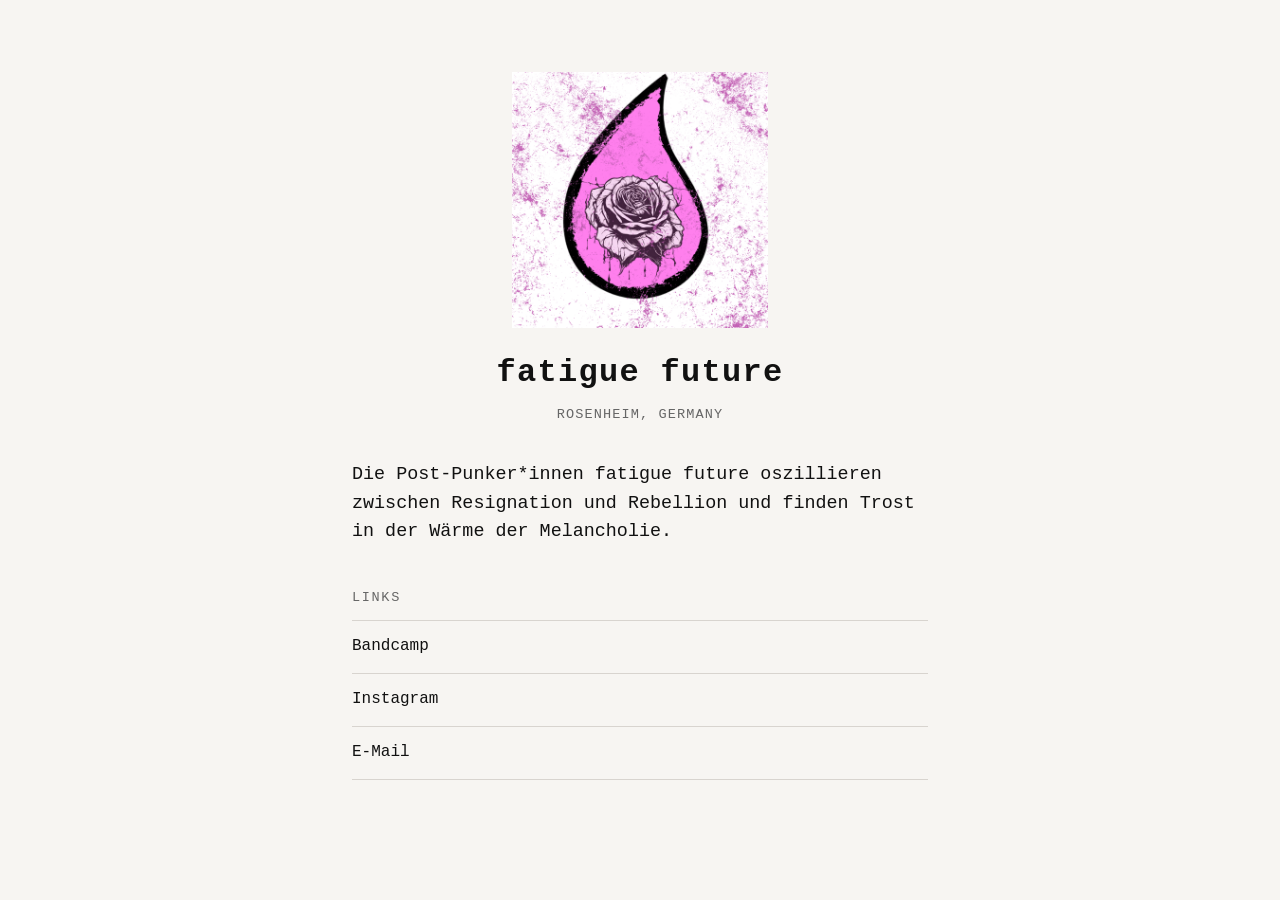
==== index.html @ d822b554 "Add fatigue future band website with tear branding." ====
<!DOCTYPE html>
<html lang="de">
  <head>
    <meta charset="utf-8" />
    <meta name="viewport" content="width=device-width, initial-scale=1" />
    <title>fatigue future</title>
    <meta
      name="description"
      content="Die Post-Punker*innen fatigue future aus Rosenheim oszillieren zwischen Resignation und Rebellion."
    />
    <link rel="stylesheet" href="styles.css" />
  </head>
  <body>
    <main class="page">
      <header class="hero">
        <img
          class="logo"
          src="assets/logo.png"
          alt="fatigue future"
          width="600"
          height="600"
        />
        <h1>fatigue future</h1>
        <p class="location">Rosenheim, Germany</p>
      </header>

      <section class="about" aria-labelledby="about-heading">
        <h2 id="about-heading" class="visually-hidden">About</h2>
        <p class="bio">
          Die Post-Punker*innen fatigue future oszillieren zwischen Resignation
          und Rebellion und finden Trost in der Wärme der Melancholie.
        </p>
      </section>

      <section class="links" aria-labelledby="links-heading">
        <h2 id="links-heading">Links</h2>
        <ul>
          <li>
            <a href="https://fatiguefuture.bandcamp.com" rel="noopener noreferrer"
              >Bandcamp</a
            >
          </li>
          <li>
            <a
              href="https://instagram.com/fatigue.future/"
              rel="noopener noreferrer"
              >Instagram</a
            >
          </li>
          <li>
            <a href="mailto:fatiguefuture@protonmail.com">E-Mail</a>
          </li>
        </ul>
      </section>
    </main>
  </body>
</html>
---- styles.css ----
:root {
  --bg: #f7f5f2;
  --fg: #111111;
  --muted: #666666;
  --line: #d8d4cf;
  --accent: #ff70e0;
  --max: 36rem;
}

*,
*::before,
*::after {
  box-sizing: border-box;
}

html {
  color-scheme: light;
}

body {
  margin: 0;
  min-height: 100vh;
  font-family: "Courier New", Courier, monospace;
  background: var(--bg);
  color: var(--fg);
  line-height: 1.55;
}

.page {
  width: min(100% - 2rem, var(--max));
  margin: 0 auto;
  padding: 3rem 0 4rem;
}

.hero {
  text-align: center;
  margin-bottom: 2.25rem;
}

.logo {
  display: block;
  width: min(100%, 16rem);
  height: auto;
  margin: 0 auto 1.25rem;
}

.hero h1 {
  margin: 0 0 0.4rem;
  font-size: clamp(1.5rem, 5vw, 2rem);
  font-weight: 700;
  letter-spacing: 0.04em;
  text-transform: lowercase;
}

.location {
  margin: 0;
  color: var(--muted);
  letter-spacing: 0.08em;
  text-transform: uppercase;
  font-size: 0.85rem;
}

.about {
  margin-bottom: 2.5rem;
}

.bio {
  margin: 0;
  font-size: 1.05rem;
  text-wrap: pretty;
}

.links h2 {
  margin: 0 0 0.75rem;
  font-size: 0.85rem;
  font-weight: 400;
  letter-spacing: 0.12em;
  text-transform: uppercase;
  color: var(--muted);
}

.links ul {
  list-style: none;
  margin: 0;
  padding: 0;
  border-top: 1px solid var(--line);
}

.links li {
  border-bottom: 1px solid var(--line);
}

.links a {
  display: block;
  padding: 0.85rem 0;
  color: var(--fg);
  text-decoration: none;
}

.links a:hover,
.links a:focus-visible {
  color: var(--accent);
}

.visually-hidden {
  position: absolute;
  width: 1px;
  height: 1px;
  padding: 0;
  margin: -1px;
  overflow: hidden;
  clip: rect(0, 0, 0, 0);
  white-space: nowrap;
  border: 0;
}

@media (min-width: 48rem) {
  .page {
    padding-top: 4.5rem;
  }

  .bio {
    font-size: 1.15rem;
  }
}
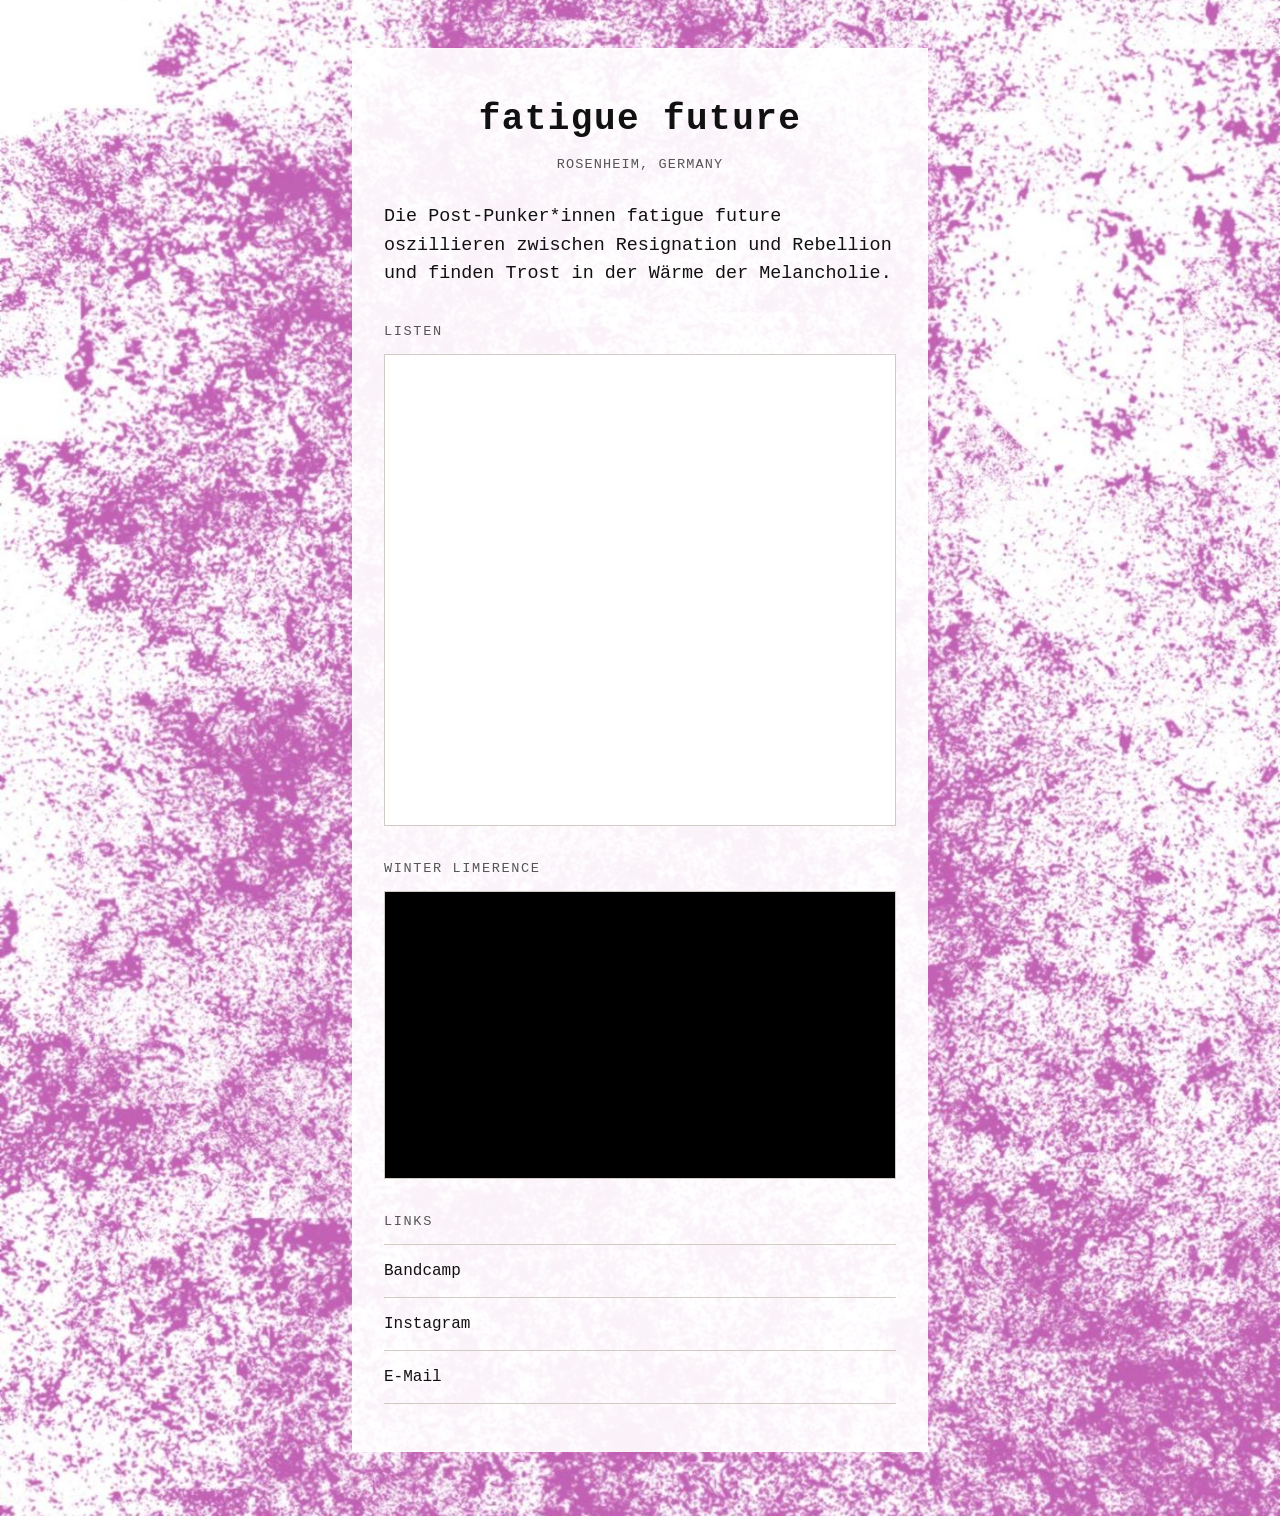
==== commit abe40b5e: "Add embeds, textured sides, and falling tears." ====
--- a/index.html
+++ b/index.html
@@ -8,18 +8,31 @@
       name="description"
       content="Die Post-Punker*innen fatigue future aus Rosenheim oszillieren zwischen Resignation und Rebellion."
     />
+    <link rel="icon" href="assets/favicon.png" type="image/png" />
     <link rel="stylesheet" href="styles.css" />
   </head>
   <body>
+    <div class="tears" aria-hidden="true">
+      <span class="tear tear--left" style="--i: 0"></span>
+      <span class="tear tear--left" style="--i: 1"></span>
+      <span class="tear tear--left" style="--i: 2"></span>
+      <span class="tear tear--left" style="--i: 3"></span>
+      <span class="tear tear--left" style="--i: 4"></span>
+      <span class="tear tear--left" style="--i: 5"></span>
+      <span class="tear tear--left" style="--i: 6"></span>
+      <span class="tear tear--left" style="--i: 7"></span>
+      <span class="tear tear--right" style="--i: 0"></span>
+      <span class="tear tear--right" style="--i: 1"></span>
+      <span class="tear tear--right" style="--i: 2"></span>
+      <span class="tear tear--right" style="--i: 3"></span>
+      <span class="tear tear--right" style="--i: 4"></span>
+      <span class="tear tear--right" style="--i: 5"></span>
+      <span class="tear tear--right" style="--i: 6"></span>
+      <span class="tear tear--right" style="--i: 7"></span>
+    </div>
+
     <main class="page">
       <header class="hero">
-        <img
-          class="logo"
-          src="assets/logo.png"
-          alt="fatigue future"
-          width="600"
-          height="600"
-        />
         <h1>fatigue future</h1>
         <p class="location">Rosenheim, Germany</p>
       </header>
@@ -30,6 +43,37 @@
           Die Post-Punker*innen fatigue future oszillieren zwischen Resignation
           und Rebellion und finden Trost in der Wärme der Melancholie.
         </p>
+      </section>
+
+      <section class="listen" aria-labelledby="listen-heading">
+        <h2 id="listen-heading">Listen</h2>
+        <div class="embed">
+          <iframe
+            title="Bandcamp Player: grottesca*pittura"
+            style="border: 0; width: 100%; height: 470px"
+            src="https://bandcamp.com/EmbeddedPlayer/album=3301228247/size=large/bgcol=ffffff/linkcol=ff70e0/artwork=small/transparent=true/"
+            seamless
+            loading="lazy"
+          >
+            <a href="https://fatiguefuture.bandcamp.com/album/grottesca-pittura"
+              >grottesca*pittura by fatigue future</a
+            >
+          </iframe>
+        </div>
+      </section>
+
+      <section class="video" aria-labelledby="video-heading">
+        <h2 id="video-heading">Winter Limerence</h2>
+        <div class="video-frame">
+          <iframe
+            src="https://www.youtube.com/embed/GQcyp2q3ArY"
+            title="fatigue future — Winter Limerence"
+            allow="accelerometer; autoplay; clipboard-write; encrypted-media; gyroscope; picture-in-picture; web-share"
+            referrerpolicy="strict-origin-when-cross-origin"
+            allowfullscreen
+            loading="lazy"
+          ></iframe>
+        </div>
       </section>
 
       <section class="links" aria-labelledby="links-heading">
--- a/styles.css
+++ b/styles.css
@@ -1,8 +1,9 @@
 :root {
-  --bg: #f7f5f2;
+  --bg: #ffffff;
+  --panel: rgba(255, 255, 255, 0.92);
   --fg: #111111;
-  --muted: #666666;
-  --line: #d8d4cf;
+  --muted: #555555;
+  --line: #d0cbc4;
   --accent: #ff70e0;
   --max: 36rem;
 }
@@ -21,32 +22,33 @@
   margin: 0;
   min-height: 100vh;
   font-family: "Courier New", Courier, monospace;
-  background: var(--bg);
   color: var(--fg);
   line-height: 1.55;
+  background-color: var(--bg);
+  background-image: url("assets/bg.jpg");
+  background-position: center center;
+  background-size: cover;
+  background-repeat: no-repeat;
+  background-attachment: scroll;
 }
 
 .page {
-  width: min(100% - 2rem, var(--max));
+  position: relative;
+  z-index: 1;
+  width: min(100% - 1.5rem, var(--max));
   margin: 0 auto;
-  padding: 3rem 0 4rem;
+  padding: 2.5rem 1.25rem 3rem;
+  background: var(--panel);
 }
 
 .hero {
   text-align: center;
-  margin-bottom: 2.25rem;
-}
-
-.logo {
-  display: block;
-  width: min(100%, 16rem);
-  height: auto;
-  margin: 0 auto 1.25rem;
+  margin-bottom: 1.75rem;
 }
 
 .hero h1 {
   margin: 0 0 0.4rem;
-  font-size: clamp(1.5rem, 5vw, 2rem);
+  font-size: clamp(1.75rem, 6vw, 2.25rem);
   font-weight: 700;
   letter-spacing: 0.04em;
   text-transform: lowercase;
@@ -61,7 +63,7 @@
 }
 
 .about {
-  margin-bottom: 2.5rem;
+  margin-bottom: 2rem;
 }
 
 .bio {
@@ -70,6 +72,14 @@
   text-wrap: pretty;
 }
 
+.listen,
+.video,
+.links {
+  margin-bottom: 2rem;
+}
+
+.listen h2,
+.video h2,
 .links h2 {
   margin: 0 0 0.75rem;
   font-size: 0.85rem;
@@ -77,6 +87,37 @@
   letter-spacing: 0.12em;
   text-transform: uppercase;
   color: var(--muted);
+}
+
+.embed {
+  overflow: hidden;
+  border: 1px solid var(--line);
+  background: #fff;
+}
+
+.embed iframe {
+  display: block;
+}
+
+.video-frame {
+  position: relative;
+  width: 100%;
+  aspect-ratio: 16 / 9;
+  overflow: hidden;
+  border: 1px solid var(--line);
+  background: #000;
+}
+
+.video-frame iframe {
+  position: absolute;
+  inset: 0;
+  width: 100%;
+  height: 100%;
+  border: 0;
+}
+
+.links {
+  margin-bottom: 0;
 }
 
 .links ul {
@@ -114,12 +155,177 @@
   border: 0;
 }
 
+.tears {
+  position: fixed;
+  inset: 0;
+  z-index: 0;
+  pointer-events: none;
+  overflow: hidden;
+}
+
+.tear {
+  --flip-x: 1;
+  --sway: 1;
+  position: absolute;
+  top: -14vh;
+  width: calc(1.6rem + (var(--i) * 0.28rem));
+  aspect-ratio: 1;
+  background: url("assets/tear.png") center / contain no-repeat;
+  opacity: 0.72;
+  animation: tear-fall cubic-bezier(0.33, 0.02, 0.2, 1) infinite;
+  will-change: transform, opacity;
+}
+
+.tear--left {
+  left: calc(0.4rem + (var(--i) * 1.15rem));
+  animation-duration: calc(12s + (var(--i) * 1.55s));
+  animation-delay: calc(var(--i) * -2.2s);
+}
+
+.tear--right {
+  right: calc(0.4rem + (var(--i) * 1.15rem));
+  left: auto;
+  --sway: -1;
+  animation-duration: calc(13s + (var(--i) * 1.4s));
+  animation-delay: calc((var(--i) * -2.4s) - 1.1s);
+}
+
+.tear--left:nth-child(odd),
+.tear--right:nth-child(odd) {
+  opacity: 0.55;
+}
+
+.tear--left:nth-child(3n),
+.tear--right:nth-child(3n) {
+  filter: brightness(1.05);
+}
+
+.tear--left:nth-child(2),
+.tear--left:nth-child(5),
+.tear--left:nth-child(7),
+.tear--right:nth-child(10),
+.tear--right:nth-child(12),
+.tear--right:nth-child(15) {
+  --flip-x: -1;
+}
+
+.tear--left:nth-child(4n),
+.tear--right:nth-child(4n) {
+  animation-timing-function: cubic-bezier(0.45, 0.05, 0.15, 1);
+}
+
+@keyframes tear-fall {
+  0% {
+    transform: translate3d(0, 0, 0) scaleX(var(--flip-x))
+      rotate(calc(var(--sway) * -10deg));
+    opacity: 0;
+  }
+
+  5% {
+    opacity: 0.8;
+  }
+
+  18% {
+    transform: translate3d(
+        calc(var(--sway) * 0.85rem),
+        14vh,
+        0
+      )
+      scaleX(var(--flip-x)) rotate(calc(var(--sway) * 7deg));
+  }
+
+  34% {
+    transform: translate3d(
+        calc(var(--sway) * -0.55rem),
+        32vh,
+        0
+      )
+      scaleX(var(--flip-x)) rotate(calc(var(--sway) * -5deg));
+  }
+
+  52% {
+    transform: translate3d(
+        calc(var(--sway) * 1.05rem),
+        52vh,
+        0
+      )
+      scaleX(var(--flip-x)) rotate(calc(var(--sway) * 8deg));
+  }
+
+  70% {
+    transform: translate3d(
+        calc(var(--sway) * -0.4rem),
+        72vh,
+        0
+      )
+      scaleX(var(--flip-x)) rotate(calc(var(--sway) * -4deg));
+  }
+
+  86% {
+    opacity: 0.72;
+    transform: translate3d(
+        calc(var(--sway) * 0.65rem),
+        94vh,
+        0
+      )
+      scaleX(var(--flip-x)) rotate(calc(var(--sway) * 6deg));
+  }
+
+  100% {
+    transform: translate3d(
+        calc(var(--sway) * -0.2rem),
+        120vh,
+        0
+      )
+      scaleX(var(--flip-x)) rotate(calc(var(--sway) * -3deg));
+    opacity: 0;
+  }
+}
+
 @media (min-width: 48rem) {
+  body {
+    padding: 3rem 0 4rem;
+  }
+
   .page {
-    padding-top: 4.5rem;
+    padding: 2.75rem 2rem 3rem;
   }
 
   .bio {
     font-size: 1.15rem;
   }
-}
+
+  .tear {
+    width: calc(2rem + (var(--i) * 0.35rem));
+  }
+
+  .tear--left {
+    left: calc(1.5rem + (var(--i) * 1.6rem));
+  }
+
+  .tear--right {
+    right: calc(1.5rem + (var(--i) * 1.6rem));
+  }
+}
+
+@media (max-width: 47.99rem) {
+  .tear {
+    width: calc(1.1rem + (var(--i) * 0.18rem));
+    opacity: 0.5;
+  }
+
+  .tear--left {
+    left: calc(0.15rem + (var(--i) * 0.55rem));
+  }
+
+  .tear--right {
+    right: calc(0.15rem + (var(--i) * 0.55rem));
+  }
+}
+
+@media (prefers-reduced-motion: reduce) {
+  .tear {
+    animation: none;
+    display: none;
+  }
+}
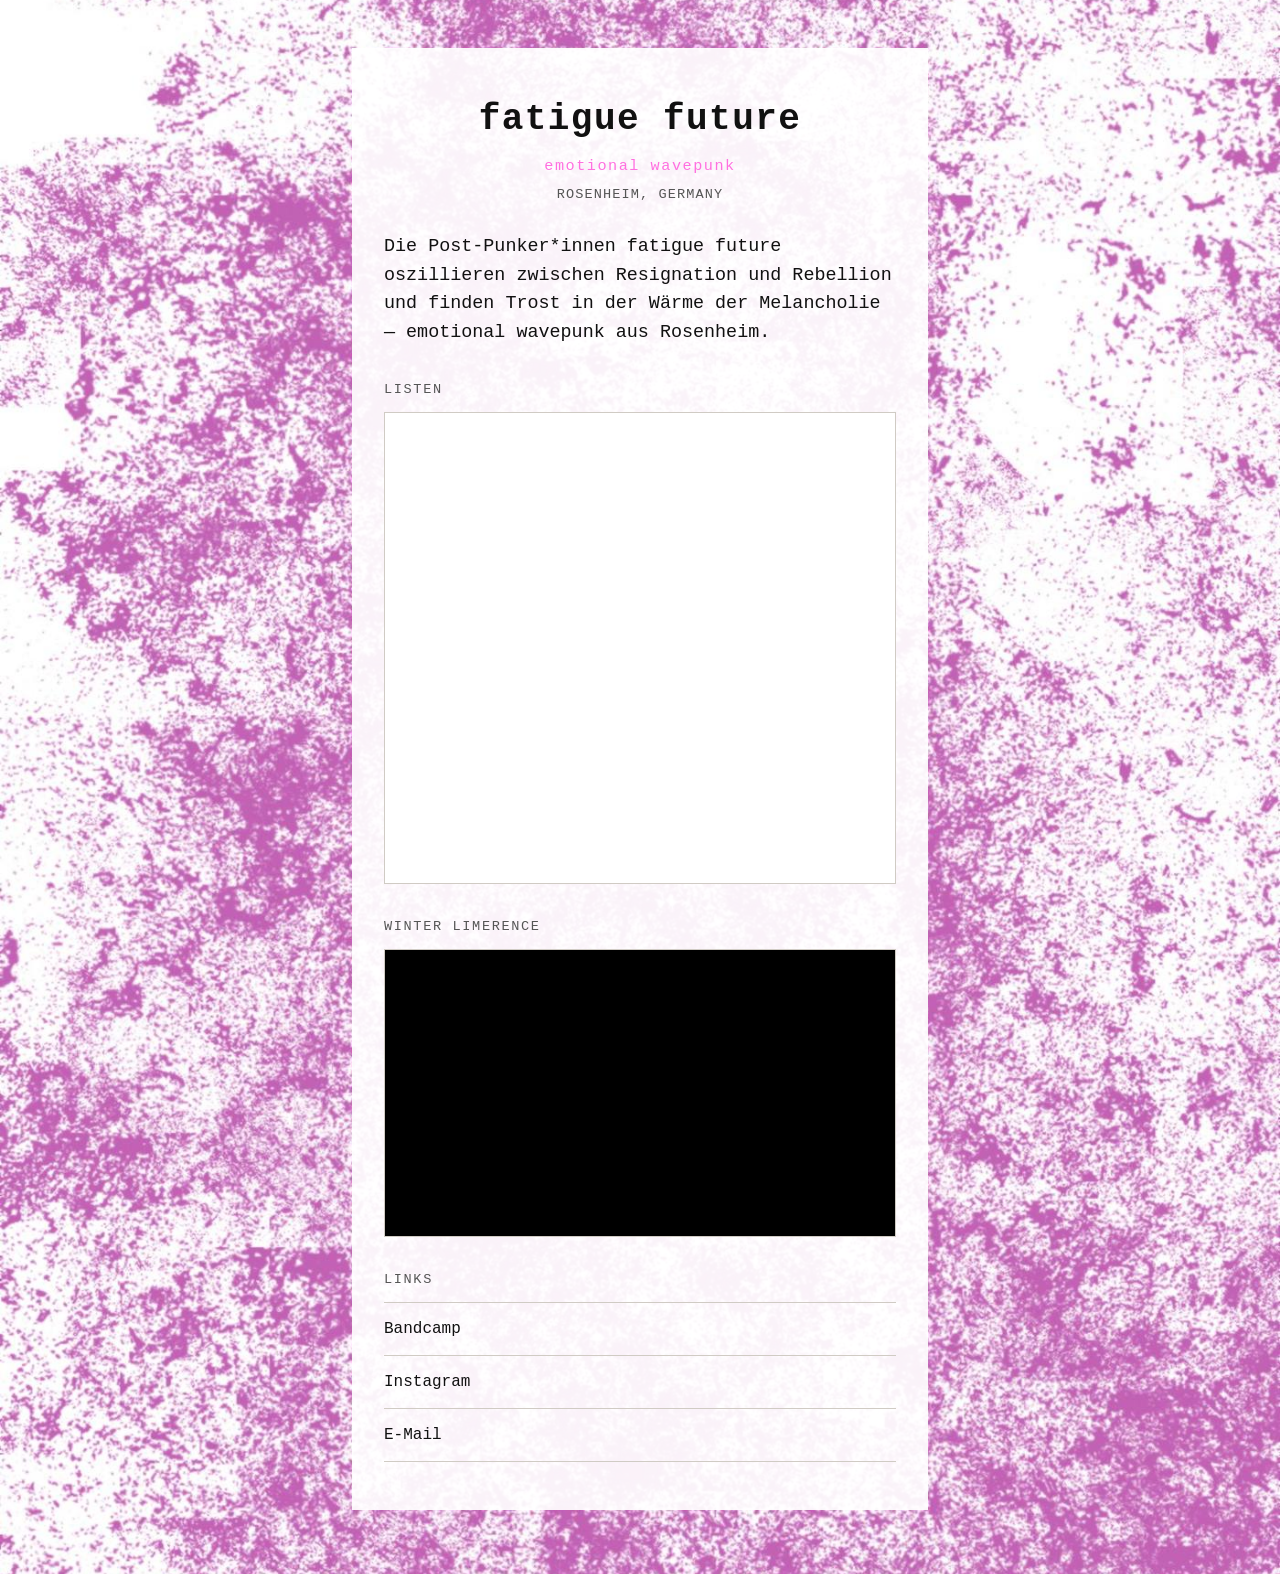
==== commit bb31d097: "Add SEO metadata and tear favicon." ====
--- a/index.html
+++ b/index.html
@@ -3,13 +3,69 @@
   <head>
     <meta charset="utf-8" />
     <meta name="viewport" content="width=device-width, initial-scale=1" />
-    <title>fatigue future</title>
+    <title>fatigue future — emotional wavepunk from Rosenheim</title>
     <meta
       name="description"
-      content="Die Post-Punker*innen fatigue future aus Rosenheim oszillieren zwischen Resignation und Rebellion."
+      content="fatigue future ist emotional wavepunk aus Rosenheim: zwischen Resignation und Rebellion, Trost in der Wärme der Melancholie."
     />
-    <link rel="icon" href="assets/favicon.png" type="image/png" />
+    <meta name="robots" content="index, follow" />
+    <link rel="canonical" href="https://fatiguefuture.github.io/" />
+
+    <meta property="og:type" content="website" />
+    <meta property="og:locale" content="de_DE" />
+    <meta property="og:site_name" content="fatigue future" />
+    <meta property="og:title" content="fatigue future — emotional wavepunk" />
+    <meta
+      property="og:description"
+      content="Emotional wavepunk aus Rosenheim. Zwischen Resignation und Rebellion."
+    />
+    <meta property="og:url" content="https://fatiguefuture.github.io/" />
+    <meta
+      property="og:image"
+      content="https://fatiguefuture.github.io/assets/icon-512.png"
+    />
+    <meta property="og:image:alt" content="fatigue future Träne" />
+
+    <meta name="twitter:card" content="summary" />
+    <meta name="twitter:title" content="fatigue future — emotional wavepunk" />
+    <meta
+      name="twitter:description"
+      content="Emotional wavepunk aus Rosenheim. Zwischen Resignation und Rebellion."
+    />
+    <meta
+      name="twitter:image"
+      content="https://fatiguefuture.github.io/assets/icon-512.png"
+    />
+
+    <meta name="theme-color" content="#ff70e0" />
+    <link rel="icon" href="assets/favicon.png" type="image/png" sizes="32x32" />
+    <link rel="icon" href="assets/icon-512.png" type="image/png" sizes="512x512" />
+    <link rel="apple-touch-icon" href="assets/apple-touch-icon.png" />
+
     <link rel="stylesheet" href="styles.css" />
+
+    <script type="application/ld+json">
+      {
+        "@context": "https://schema.org",
+        "@type": "MusicGroup",
+        "name": "fatigue future",
+        "alternateName": "Fa⸸igue Fu⸸ure",
+        "genre": ["emotional wavepunk", "post-punk", "wave punk"],
+        "url": "https://fatiguefuture.github.io/",
+        "image": "https://fatiguefuture.github.io/assets/icon-512.png",
+        "email": "mailto:fatiguefuture@protonmail.com",
+        "address": {
+          "@type": "PostalAddress",
+          "addressLocality": "Rosenheim",
+          "addressCountry": "DE"
+        },
+        "sameAs": [
+          "https://fatiguefuture.bandcamp.com",
+          "https://www.instagram.com/fatigue.future/",
+          "https://www.youtube.com/watch?v=GQcyp2q3ArY"
+        ]
+      }
+    </script>
   </head>
   <body>
     <div class="tears" aria-hidden="true">
@@ -34,6 +90,7 @@
     <main class="page">
       <header class="hero">
         <h1>fatigue future</h1>
+        <p class="genre">emotional wavepunk</p>
         <p class="location">Rosenheim, Germany</p>
       </header>
 
@@ -41,7 +98,8 @@
         <h2 id="about-heading" class="visually-hidden">About</h2>
         <p class="bio">
           Die Post-Punker*innen fatigue future oszillieren zwischen Resignation
-          und Rebellion und finden Trost in der Wärme der Melancholie.
+          und Rebellion und finden Trost in der Wärme der Melancholie —
+          emotional wavepunk aus Rosenheim.
         </p>
       </section>
 
--- a/styles.css
+++ b/styles.css
@@ -47,11 +47,19 @@
 }
 
 .hero h1 {
-  margin: 0 0 0.4rem;
+  margin: 0 0 0.45rem;
   font-size: clamp(1.75rem, 6vw, 2.25rem);
   font-weight: 700;
   letter-spacing: 0.04em;
   text-transform: lowercase;
+}
+
+.genre {
+  margin: 0 0 0.35rem;
+  color: var(--accent);
+  letter-spacing: 0.1em;
+  text-transform: lowercase;
+  font-size: 0.95rem;
 }
 
 .location {
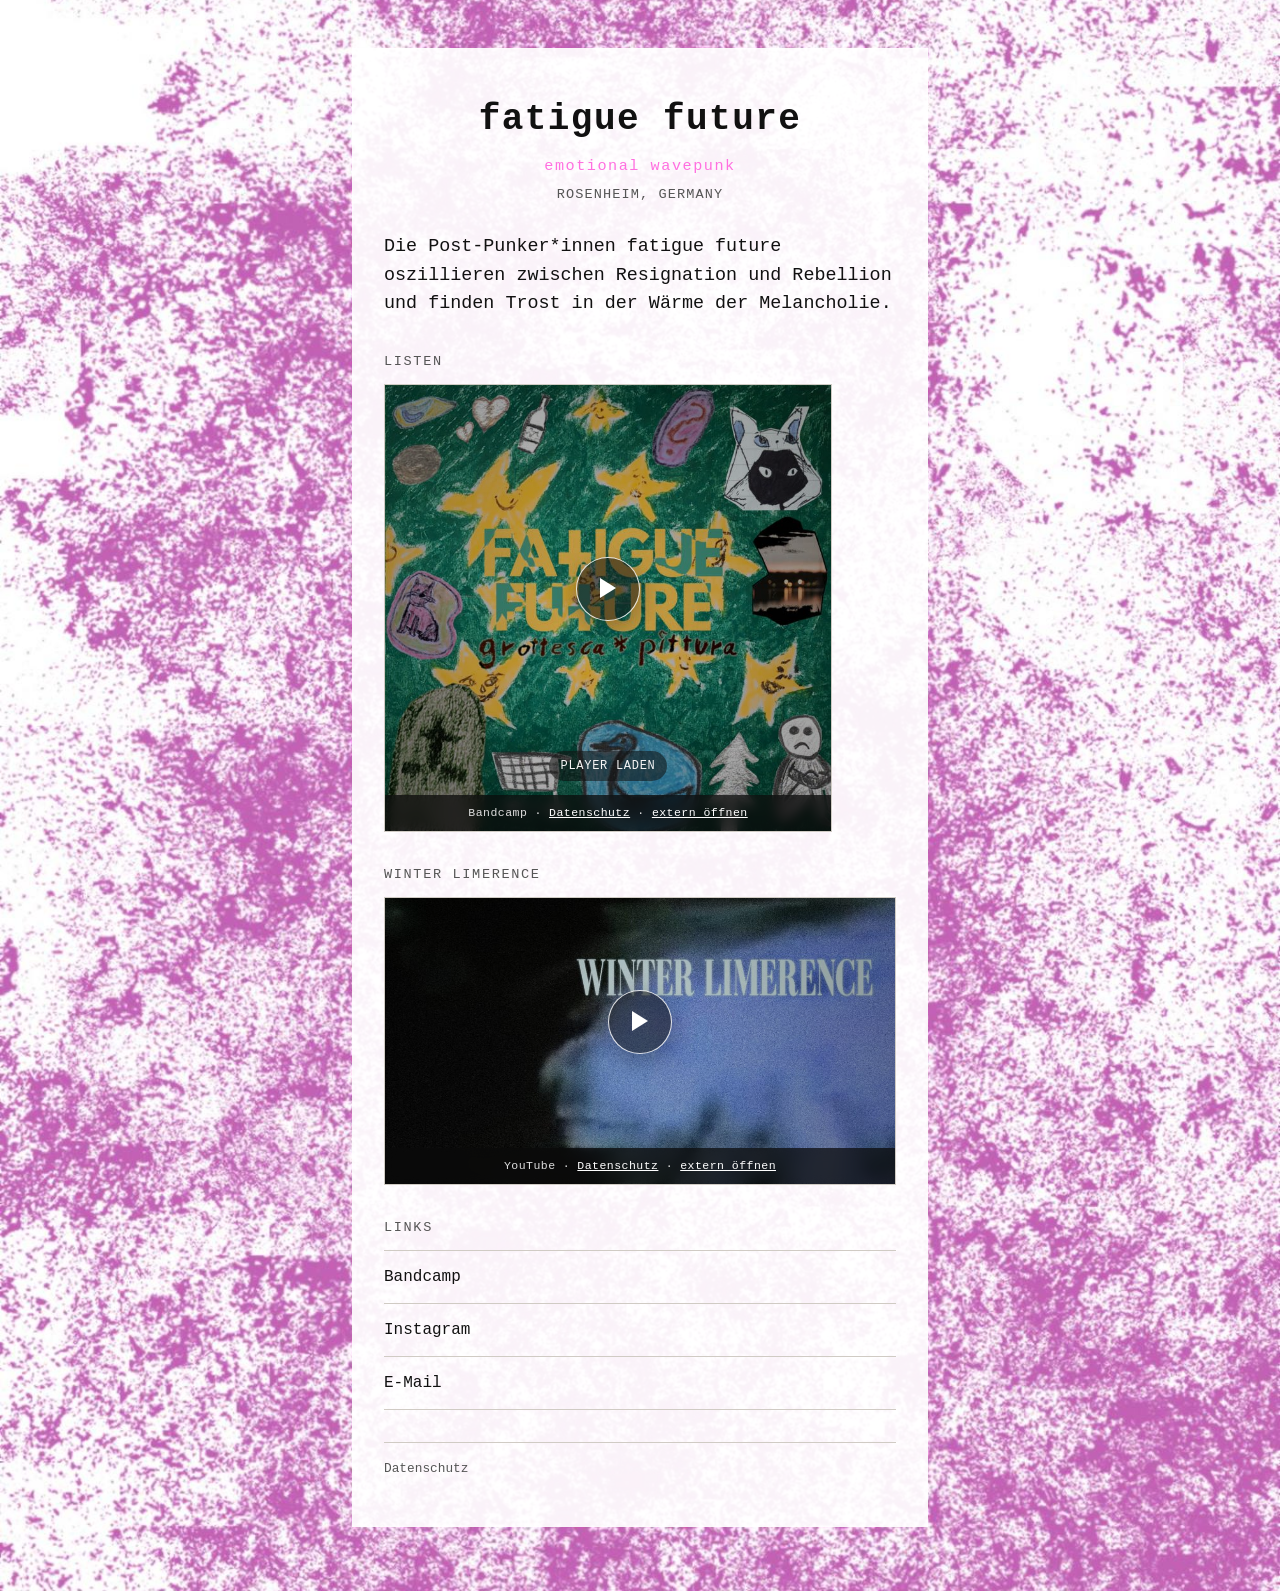
==== commit 82ed7f1a: "Add privacy facades and Datenschutz page." ====
--- a/index.html
+++ b/index.html
@@ -27,10 +27,10 @@
     <meta property="og:image:alt" content="fatigue future Träne" />
 
     <meta name="twitter:card" content="summary" />
-    <meta name="twitter:title" content="fatigue future — emotional wavepunk" />
+    <meta name="twitter:title" content="fatigue future: emotional wavepunk" />
     <meta
       name="twitter:description"
-      content="Emotional wavepunk aus Rosenheim. Zwischen Resignation und Rebellion."
+      content="Emotional wavepunk aus Rosenheim."
     />
     <meta
       name="twitter:image"
@@ -50,7 +50,7 @@
         "@type": "MusicGroup",
         "name": "fatigue future",
         "alternateName": "Fa⸸igue Fu⸸ure",
-        "genre": ["emotional wavepunk", "post-punk", "wave punk"],
+        "genre": ["emotional wavepunk", "post-punk", "wave punk", "alternative"],
         "url": "https://fatiguefuture.github.io/",
         "image": "https://fatiguefuture.github.io/assets/icon-512.png",
         "email": "mailto:fatiguefuture@protonmail.com",
@@ -98,39 +98,83 @@
         <h2 id="about-heading" class="visually-hidden">About</h2>
         <p class="bio">
           Die Post-Punker*innen fatigue future oszillieren zwischen Resignation
-          und Rebellion und finden Trost in der Wärme der Melancholie —
-          emotional wavepunk aus Rosenheim.
+          und Rebellion und finden Trost in der Wärme der Melancholie.
         </p>
       </section>
 
       <section class="listen" aria-labelledby="listen-heading">
         <h2 id="listen-heading">Listen</h2>
-        <div class="embed">
-          <iframe
-            title="Bandcamp Player: grottesca*pittura"
-            style="border: 0; width: 100%; height: 470px"
-            src="https://bandcamp.com/EmbeddedPlayer/album=3301228247/size=large/bgcol=ffffff/linkcol=ff70e0/artwork=small/transparent=true/"
-            seamless
-            loading="lazy"
-          >
-            <a href="https://fatiguefuture.bandcamp.com/album/grottesca-pittura"
-              >grottesca*pittura by fatigue future</a
-            >
-          </iframe>
+        <div
+          class="facade facade--bandcamp"
+          data-facade
+          data-provider="bandcamp"
+          data-title="Bandcamp Player: grottesca*pittura"
+          data-height="470px"
+          data-src="https://bandcamp.com/EmbeddedPlayer/album=3301228247/size=large/bgcol=ffffff/linkcol=ff70e0/artwork=small/transparent=true/"
+        >
+          <img
+            class="facade__poster"
+            src="assets/poster-grottesca.jpg"
+            alt=""
+            width="700"
+            height="700"
+            decoding="async"
+          />
+          <button type="button" class="facade__hit" data-load>
+            <span class="facade__play" aria-hidden="true"></span>
+            <span class="facade__hit-label">Player laden</span>
+          </button>
+          <div class="facade__bar">
+            <span>Bandcamp</span>
+            <span aria-hidden="true">·</span>
+            <a href="datenschutz.html">Datenschutz</a>
+            <span aria-hidden="true">·</span>
+            <a
+              href="https://fatiguefuture.bandcamp.com/album/grottesca-pittura"
+              rel="noopener noreferrer"
+              >extern öffnen</a
+            >
+          </div>
         </div>
       </section>
 
       <section class="video" aria-labelledby="video-heading">
         <h2 id="video-heading">Winter Limerence</h2>
-        <div class="video-frame">
-          <iframe
-            src="https://www.youtube.com/embed/GQcyp2q3ArY"
-            title="fatigue future — Winter Limerence"
-            allow="accelerometer; autoplay; clipboard-write; encrypted-media; gyroscope; picture-in-picture; web-share"
-            referrerpolicy="strict-origin-when-cross-origin"
-            allowfullscreen
-            loading="lazy"
-          ></iframe>
+        <div
+          class="facade facade--video"
+          data-facade
+          data-provider="youtube"
+          data-title="fatigue future: Winter Limerence"
+          data-allow="accelerometer; autoplay; clipboard-write; encrypted-media; gyroscope; picture-in-picture; web-share"
+          data-src="https://www.youtube-nocookie.com/embed/GQcyp2q3ArY?autoplay=1"
+        >
+          <img
+            class="facade__poster"
+            src="assets/poster-winter.jpg"
+            alt=""
+            width="988"
+            height="984"
+            decoding="async"
+          />
+          <button
+            type="button"
+            class="facade__hit"
+            data-load
+            aria-label="Winter Limerence von YouTube laden"
+          >
+            <span class="facade__play" aria-hidden="true"></span>
+          </button>
+          <div class="facade__bar">
+            <span>YouTube</span>
+            <span aria-hidden="true">·</span>
+            <a href="datenschutz.html">Datenschutz</a>
+            <span aria-hidden="true">·</span>
+            <a
+              href="https://www.youtube.com/watch?v=GQcyp2q3ArY"
+              rel="noopener noreferrer"
+              >extern öffnen</a
+            >
+          </div>
         </div>
       </section>
 
@@ -154,6 +198,12 @@
           </li>
         </ul>
       </section>
+
+      <footer class="site-footer">
+        <a href="datenschutz.html">Datenschutz</a>
+      </footer>
     </main>
+
+    <script src="consent.js" defer></script>
   </body>
 </html>
--- a/styles.css
+++ b/styles.css
@@ -97,31 +97,181 @@
   color: var(--muted);
 }
 
-.embed {
+.facade {
+  position: relative;
   overflow: hidden;
   border: 1px solid var(--line);
-  background: #fff;
-}
-
-.embed iframe {
-  display: block;
-}
-
-.video-frame {
-  position: relative;
-  width: 100%;
+  background: #111;
+  color: #f5f5f5;
+}
+
+.facade--bandcamp {
+  aspect-ratio: 1 / 1;
+  max-height: 28rem;
+}
+
+.facade--video {
   aspect-ratio: 16 / 9;
-  overflow: hidden;
-  border: 1px solid var(--line);
-  background: #000;
-}
-
-.video-frame iframe {
+}
+
+.facade__poster {
   position: absolute;
   inset: 0;
   width: 100%;
   height: 100%;
+  object-fit: cover;
+}
+
+.facade__hit {
+  appearance: none;
+  position: absolute;
+  inset: 0;
+  z-index: 1;
+  display: grid;
+  place-items: center;
+  gap: 0.75rem;
+  margin: 0;
+  padding: 0 0 2.4rem;
   border: 0;
+  background:
+    radial-gradient(circle at center, rgba(0, 0, 0, 0.18) 0%, rgba(0, 0, 0, 0.42) 100%);
+  color: inherit;
+  font: inherit;
+  cursor: pointer;
+}
+
+.facade__hit:hover .facade__play,
+.facade__hit:focus-visible .facade__play {
+  transform: scale(1.06);
+  background: rgba(255, 112, 224, 0.92);
+}
+
+.facade__hit:focus-visible {
+  outline: 2px solid var(--accent);
+  outline-offset: -2px;
+}
+
+.facade__play {
+  width: 4rem;
+  height: 4rem;
+  border-radius: 50%;
+  background: rgba(17, 17, 17, 0.55);
+  border: 1.5px solid rgba(255, 255, 255, 0.85);
+  box-shadow: 0 8px 28px rgba(0, 0, 0, 0.35);
+  transition: transform 160ms ease, background-color 160ms ease;
+}
+
+.facade__play::before {
+  content: "";
+  display: block;
+  width: 0;
+  height: 0;
+  margin: 1.25rem 0 0 1.45rem;
+  border-style: solid;
+  border-width: 0.65rem 0 0.65rem 1.05rem;
+  border-color: transparent transparent transparent #fff;
+}
+
+.facade__hit-label {
+  position: absolute;
+  bottom: 3.1rem;
+  padding: 0.35rem 0.7rem;
+  border-radius: 999px;
+  background: rgba(17, 17, 17, 0.55);
+  font-size: 0.75rem;
+  letter-spacing: 0.06em;
+  text-transform: uppercase;
+}
+
+.facade__bar {
+  position: absolute;
+  left: 0;
+  right: 0;
+  bottom: 0;
+  z-index: 2;
+  display: flex;
+  flex-wrap: wrap;
+  align-items: center;
+  justify-content: center;
+  gap: 0.45rem;
+  padding: 0.55rem 0.75rem;
+  background: rgba(10, 10, 10, 0.72);
+  backdrop-filter: blur(6px);
+  font-size: 0.72rem;
+  letter-spacing: 0.04em;
+  color: #dedede;
+}
+
+.facade__bar a {
+  color: #fff;
+  text-decoration: underline;
+  text-underline-offset: 0.12em;
+}
+
+.facade__bar a:hover,
+.facade__bar a:focus-visible {
+  color: var(--accent);
+}
+
+.page iframe {
+  display: block;
+  width: 100%;
+  border: 0;
+}
+
+.video iframe {
+  width: 100%;
+  aspect-ratio: 16 / 9;
+  background: #000;
+}
+
+.site-footer {
+  margin-top: 2rem;
+  padding-top: 1rem;
+  border-top: 1px solid var(--line);
+  font-size: 0.8rem;
+}
+
+.site-footer a {
+  color: var(--muted);
+  text-decoration: none;
+}
+
+.site-footer a:hover,
+.site-footer a:focus-visible {
+  color: var(--accent);
+}
+
+.legal h2 {
+  margin: 1.75rem 0 0.6rem;
+  font-size: 0.85rem;
+  font-weight: 400;
+  letter-spacing: 0.12em;
+  text-transform: uppercase;
+  color: var(--muted);
+}
+
+.legal p,
+.legal li {
+  margin: 0 0 0.85rem;
+  font-size: 0.98rem;
+}
+
+.legal ul {
+  margin: 0 0 1rem;
+  padding-left: 1.2rem;
+}
+
+.legal li {
+  margin-bottom: 0.55rem;
+}
+
+.legal a {
+  color: var(--accent);
+}
+
+.legal-back {
+  margin-top: 2rem !important;
 }
 
 .links {
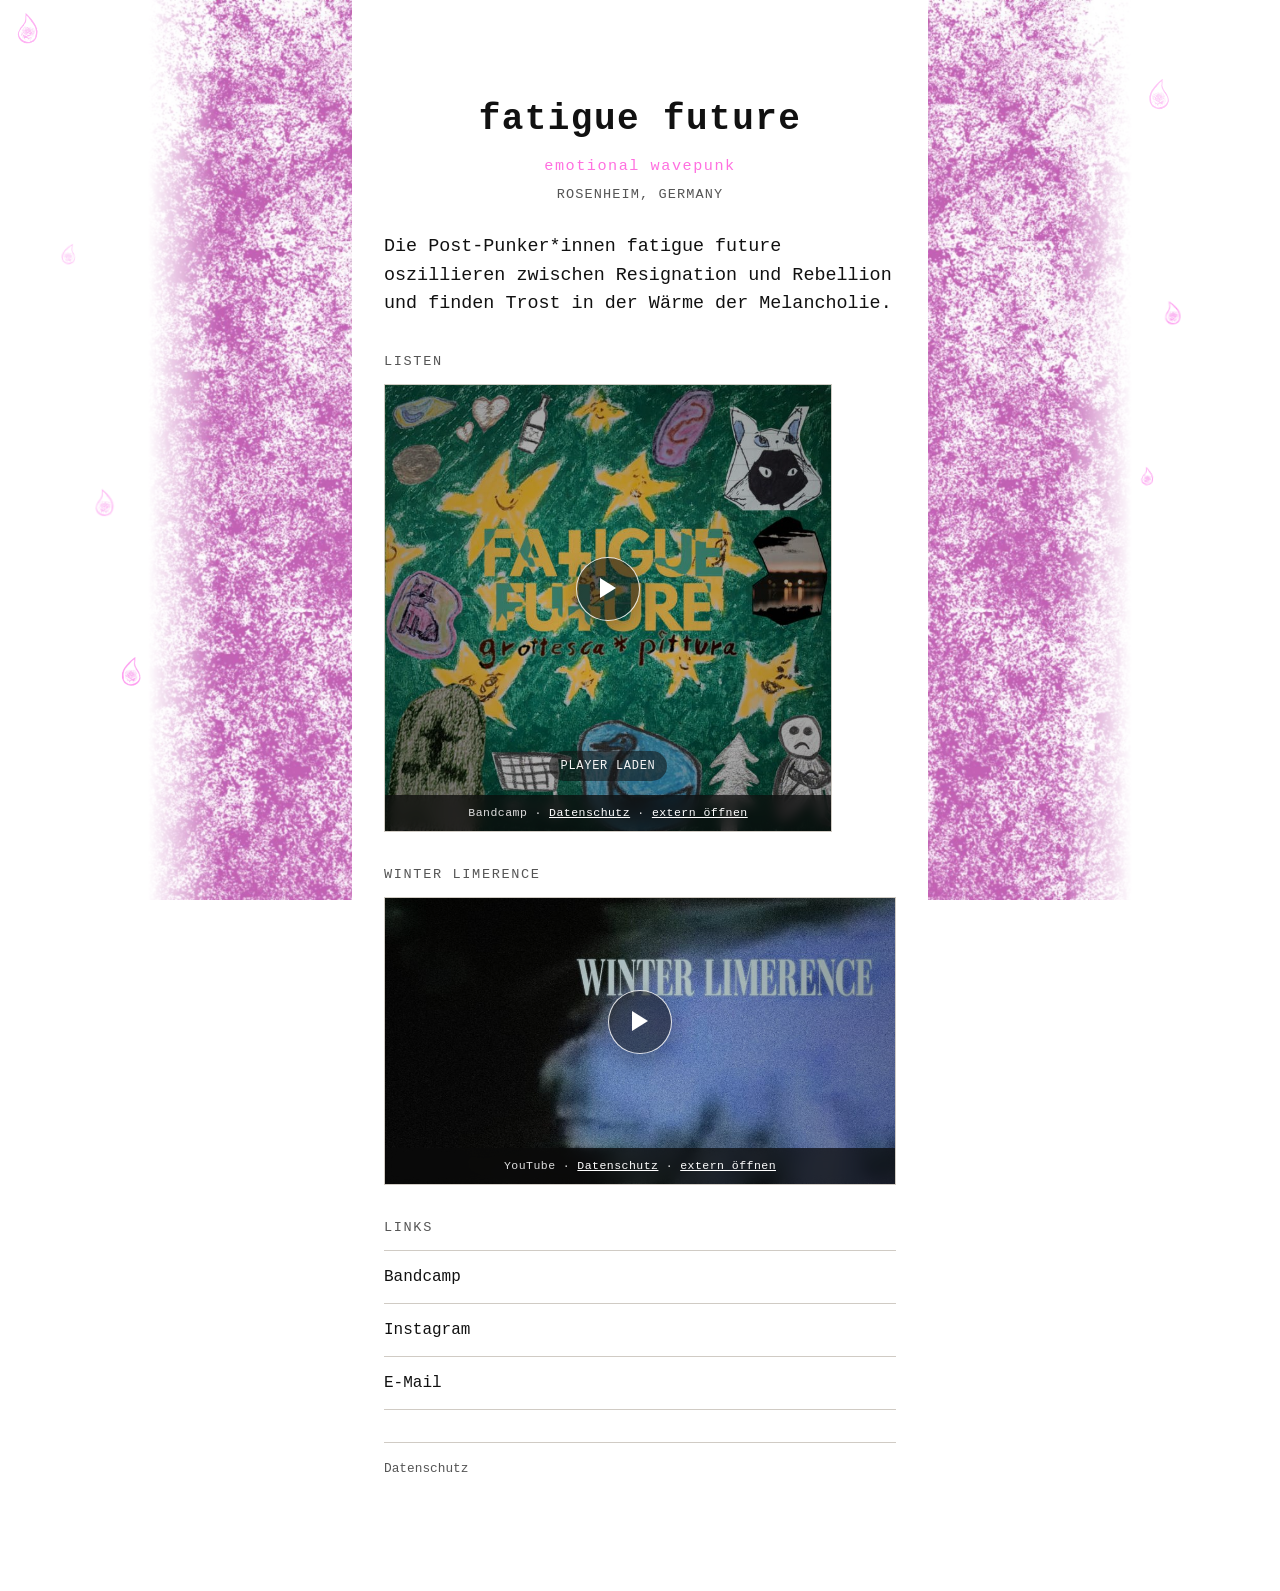
==== commit 85a974ab: "Polish favicon, tear motion, layout, and copy." ====
--- a/index.html
+++ b/index.html
@@ -3,7 +3,7 @@
   <head>
     <meta charset="utf-8" />
     <meta name="viewport" content="width=device-width, initial-scale=1" />
-    <title>fatigue future — emotional wavepunk from Rosenheim</title>
+    <title>fatigue future: emotional wavepunk from Rosenheim</title>
     <meta
       name="description"
       content="fatigue future ist emotional wavepunk aus Rosenheim: zwischen Resignation und Rebellion, Trost in der Wärme der Melancholie."
@@ -14,7 +14,7 @@
     <meta property="og:type" content="website" />
     <meta property="og:locale" content="de_DE" />
     <meta property="og:site_name" content="fatigue future" />
-    <meta property="og:title" content="fatigue future — emotional wavepunk" />
+    <meta property="og:title" content="fatigue future: emotional wavepunk" />
     <meta
       property="og:description"
       content="Emotional wavepunk aus Rosenheim. Zwischen Resignation und Rebellion."
@@ -22,7 +22,7 @@
     <meta property="og:url" content="https://fatiguefuture.github.io/" />
     <meta
       property="og:image"
-      content="https://fatiguefuture.github.io/assets/icon-512.png"
+      content="https://fatiguefuture.github.io/assets/tear.png"
     />
     <meta property="og:image:alt" content="fatigue future Träne" />
 
@@ -34,13 +34,13 @@
     />
     <meta
       name="twitter:image"
-      content="https://fatiguefuture.github.io/assets/icon-512.png"
+      content="https://fatiguefuture.github.io/assets/tear.png"
     />
 
     <meta name="theme-color" content="#ff70e0" />
-    <link rel="icon" href="assets/favicon.png" type="image/png" sizes="32x32" />
-    <link rel="icon" href="assets/icon-512.png" type="image/png" sizes="512x512" />
-    <link rel="apple-touch-icon" href="assets/apple-touch-icon.png" />
+    <link rel="icon" href="assets/tear.png" type="image/png" sizes="1024x1024" />
+    <link rel="apple-touch-icon" href="assets/tear.png" />
+
 
     <link rel="stylesheet" href="styles.css" />
 
@@ -52,7 +52,7 @@
         "alternateName": "Fa⸸igue Fu⸸ure",
         "genre": ["emotional wavepunk", "post-punk", "wave punk", "alternative"],
         "url": "https://fatiguefuture.github.io/",
-        "image": "https://fatiguefuture.github.io/assets/icon-512.png",
+        "image": "https://fatiguefuture.github.io/assets/tear.png",
         "email": "mailto:fatiguefuture@protonmail.com",
         "address": {
           "@type": "PostalAddress",
@@ -68,23 +68,19 @@
     </script>
   </head>
   <body>
+    <div class="bg-wash bg-wash--left" aria-hidden="true"></div>
+    <div class="bg-wash bg-wash--right" aria-hidden="true"></div>
     <div class="tears" aria-hidden="true">
-      <span class="tear tear--left" style="--i: 0"></span>
-      <span class="tear tear--left" style="--i: 1"></span>
-      <span class="tear tear--left" style="--i: 2"></span>
-      <span class="tear tear--left" style="--i: 3"></span>
-      <span class="tear tear--left" style="--i: 4"></span>
-      <span class="tear tear--left" style="--i: 5"></span>
-      <span class="tear tear--left" style="--i: 6"></span>
-      <span class="tear tear--left" style="--i: 7"></span>
-      <span class="tear tear--right" style="--i: 0"></span>
-      <span class="tear tear--right" style="--i: 1"></span>
-      <span class="tear tear--right" style="--i: 2"></span>
-      <span class="tear tear--right" style="--i: 3"></span>
-      <span class="tear tear--right" style="--i: 4"></span>
-      <span class="tear tear--right" style="--i: 5"></span>
-      <span class="tear tear--right" style="--i: 6"></span>
-      <span class="tear tear--right" style="--i: 7"></span>
+      <span class="tear tear--left"></span>
+      <span class="tear tear--left"></span>
+      <span class="tear tear--left"></span>
+      <span class="tear tear--left"></span>
+      <span class="tear tear--left"></span>
+      <span class="tear tear--right"></span>
+      <span class="tear tear--right"></span>
+      <span class="tear tear--right"></span>
+      <span class="tear tear--right"></span>
+      <span class="tear tear--right"></span>
     </div>
 
     <main class="page">
@@ -146,7 +142,7 @@
           data-provider="youtube"
           data-title="fatigue future: Winter Limerence"
           data-allow="accelerometer; autoplay; clipboard-write; encrypted-media; gyroscope; picture-in-picture; web-share"
-          data-src="https://www.youtube-nocookie.com/embed/GQcyp2q3ArY?autoplay=1"
+          data-src="https://www.youtube-nocookie.com/embed/GQcyp2q3ArY"
         >
           <img
             class="facade__poster"
@@ -205,5 +201,6 @@
     </main>
 
     <script src="consent.js" defer></script>
+    <script src="tears.js?v=7" defer></script>
   </body>
 </html>
--- a/styles.css
+++ b/styles.css
@@ -24,12 +24,66 @@
   font-family: "Courier New", Courier, monospace;
   color: var(--fg);
   line-height: 1.55;
-  background-color: var(--bg);
+  background-color: #ffffff;
+}
+
+/* Side gutters only: outer half white (tears), inner half textured */
+.bg-wash {
+  position: fixed;
+  top: 0;
+  bottom: 0;
+  z-index: 0;
+  width: max(0px, calc((100% - var(--max)) / 2));
+  pointer-events: none;
   background-image: url("assets/bg.jpg");
-  background-position: center center;
   background-size: cover;
   background-repeat: no-repeat;
-  background-attachment: scroll;
+  -webkit-mask-repeat: no-repeat;
+  mask-repeat: no-repeat;
+  -webkit-mask-size: 100% 100%;
+  mask-size: 100% 100%;
+}
+
+.bg-wash--left {
+  left: 0;
+  background-position: left center;
+  -webkit-mask-image: linear-gradient(
+    to right,
+    transparent 0%,
+    transparent 42%,
+    rgba(0, 0, 0, 0.45) 52%,
+    #000 62%,
+    #000 100%
+  );
+  mask-image: linear-gradient(
+    to right,
+    transparent 0%,
+    transparent 42%,
+    rgba(0, 0, 0, 0.45) 52%,
+    #000 62%,
+    #000 100%
+  );
+}
+
+.bg-wash--right {
+  right: 0;
+  background-position: right center;
+  -webkit-mask-image: linear-gradient(
+    to left,
+    transparent 0%,
+    transparent 42%,
+    rgba(0, 0, 0, 0.45) 52%,
+    #000 62%,
+    #000 100%
+  );
+  mask-image: linear-gradient(
+    to left,
+    transparent 0%,
+    transparent 42%,
+    rgba(0, 0, 0, 0.45) 52%,
+    #000 62%,
+    #000 100%
+  );
 }
 
 .page {
@@ -322,122 +376,20 @@
 }
 
 .tear {
-  --flip-x: 1;
-  --sway: 1;
-  position: absolute;
-  top: -14vh;
-  width: calc(1.6rem + (var(--i) * 0.28rem));
+  position: absolute;
+  top: 0;
+  left: 0;
+  width: 1.5rem;
   aspect-ratio: 1;
   background: url("assets/tear.png") center / contain no-repeat;
-  opacity: 0.72;
-  animation: tear-fall cubic-bezier(0.33, 0.02, 0.2, 1) infinite;
-  will-change: transform, opacity;
-}
-
-.tear--left {
-  left: calc(0.4rem + (var(--i) * 1.15rem));
-  animation-duration: calc(12s + (var(--i) * 1.55s));
-  animation-delay: calc(var(--i) * -2.2s);
+  opacity: 0.78;
+  will-change: transform;
+  transform: translate3d(0, -20vh, 0);
 }
 
 .tear--right {
-  right: calc(0.4rem + (var(--i) * 1.15rem));
   left: auto;
-  --sway: -1;
-  animation-duration: calc(13s + (var(--i) * 1.4s));
-  animation-delay: calc((var(--i) * -2.4s) - 1.1s);
-}
-
-.tear--left:nth-child(odd),
-.tear--right:nth-child(odd) {
-  opacity: 0.55;
-}
-
-.tear--left:nth-child(3n),
-.tear--right:nth-child(3n) {
-  filter: brightness(1.05);
-}
-
-.tear--left:nth-child(2),
-.tear--left:nth-child(5),
-.tear--left:nth-child(7),
-.tear--right:nth-child(10),
-.tear--right:nth-child(12),
-.tear--right:nth-child(15) {
-  --flip-x: -1;
-}
-
-.tear--left:nth-child(4n),
-.tear--right:nth-child(4n) {
-  animation-timing-function: cubic-bezier(0.45, 0.05, 0.15, 1);
-}
-
-@keyframes tear-fall {
-  0% {
-    transform: translate3d(0, 0, 0) scaleX(var(--flip-x))
-      rotate(calc(var(--sway) * -10deg));
-    opacity: 0;
-  }
-
-  5% {
-    opacity: 0.8;
-  }
-
-  18% {
-    transform: translate3d(
-        calc(var(--sway) * 0.85rem),
-        14vh,
-        0
-      )
-      scaleX(var(--flip-x)) rotate(calc(var(--sway) * 7deg));
-  }
-
-  34% {
-    transform: translate3d(
-        calc(var(--sway) * -0.55rem),
-        32vh,
-        0
-      )
-      scaleX(var(--flip-x)) rotate(calc(var(--sway) * -5deg));
-  }
-
-  52% {
-    transform: translate3d(
-        calc(var(--sway) * 1.05rem),
-        52vh,
-        0
-      )
-      scaleX(var(--flip-x)) rotate(calc(var(--sway) * 8deg));
-  }
-
-  70% {
-    transform: translate3d(
-        calc(var(--sway) * -0.4rem),
-        72vh,
-        0
-      )
-      scaleX(var(--flip-x)) rotate(calc(var(--sway) * -4deg));
-  }
-
-  86% {
-    opacity: 0.72;
-    transform: translate3d(
-        calc(var(--sway) * 0.65rem),
-        94vh,
-        0
-      )
-      scaleX(var(--flip-x)) rotate(calc(var(--sway) * 6deg));
-  }
-
-  100% {
-    transform: translate3d(
-        calc(var(--sway) * -0.2rem),
-        120vh,
-        0
-      )
-      scaleX(var(--flip-x)) rotate(calc(var(--sway) * -3deg));
-    opacity: 0;
-  }
+  right: 0;
 }
 
 @media (min-width: 48rem) {
@@ -452,38 +404,59 @@
   .bio {
     font-size: 1.15rem;
   }
+}
+
+@media (max-width: 47.99rem) {
+  .bg-wash {
+    width: max(0px, calc((100% - min(100% - 1.5rem, var(--max))) / 2));
+  }
+
+  .bg-wash--left,
+  .bg-wash--right {
+    -webkit-mask-image: linear-gradient(
+      to right,
+      transparent 0%,
+      transparent 48%,
+      rgba(0, 0, 0, 0.4) 58%,
+      #000 70%,
+      #000 100%
+    );
+    mask-image: linear-gradient(
+      to right,
+      transparent 0%,
+      transparent 48%,
+      rgba(0, 0, 0, 0.4) 58%,
+      #000 70%,
+      #000 100%
+    );
+  }
+
+  .bg-wash--right {
+    -webkit-mask-image: linear-gradient(
+      to left,
+      transparent 0%,
+      transparent 48%,
+      rgba(0, 0, 0, 0.4) 58%,
+      #000 70%,
+      #000 100%
+    );
+    mask-image: linear-gradient(
+      to left,
+      transparent 0%,
+      transparent 48%,
+      rgba(0, 0, 0, 0.4) 58%,
+      #000 70%,
+      #000 100%
+    );
+  }
 
   .tear {
-    width: calc(2rem + (var(--i) * 0.35rem));
-  }
-
-  .tear--left {
-    left: calc(1.5rem + (var(--i) * 1.6rem));
-  }
-
-  .tear--right {
-    right: calc(1.5rem + (var(--i) * 1.6rem));
-  }
-}
-
-@media (max-width: 47.99rem) {
-  .tear {
-    width: calc(1.1rem + (var(--i) * 0.18rem));
-    opacity: 0.5;
-  }
-
-  .tear--left {
-    left: calc(0.15rem + (var(--i) * 0.55rem));
-  }
-
-  .tear--right {
-    right: calc(0.15rem + (var(--i) * 0.55rem));
+    opacity: 0.55;
   }
 }
 
 @media (prefers-reduced-motion: reduce) {
-  .tear {
-    animation: none;
+  .tears {
     display: none;
   }
 }
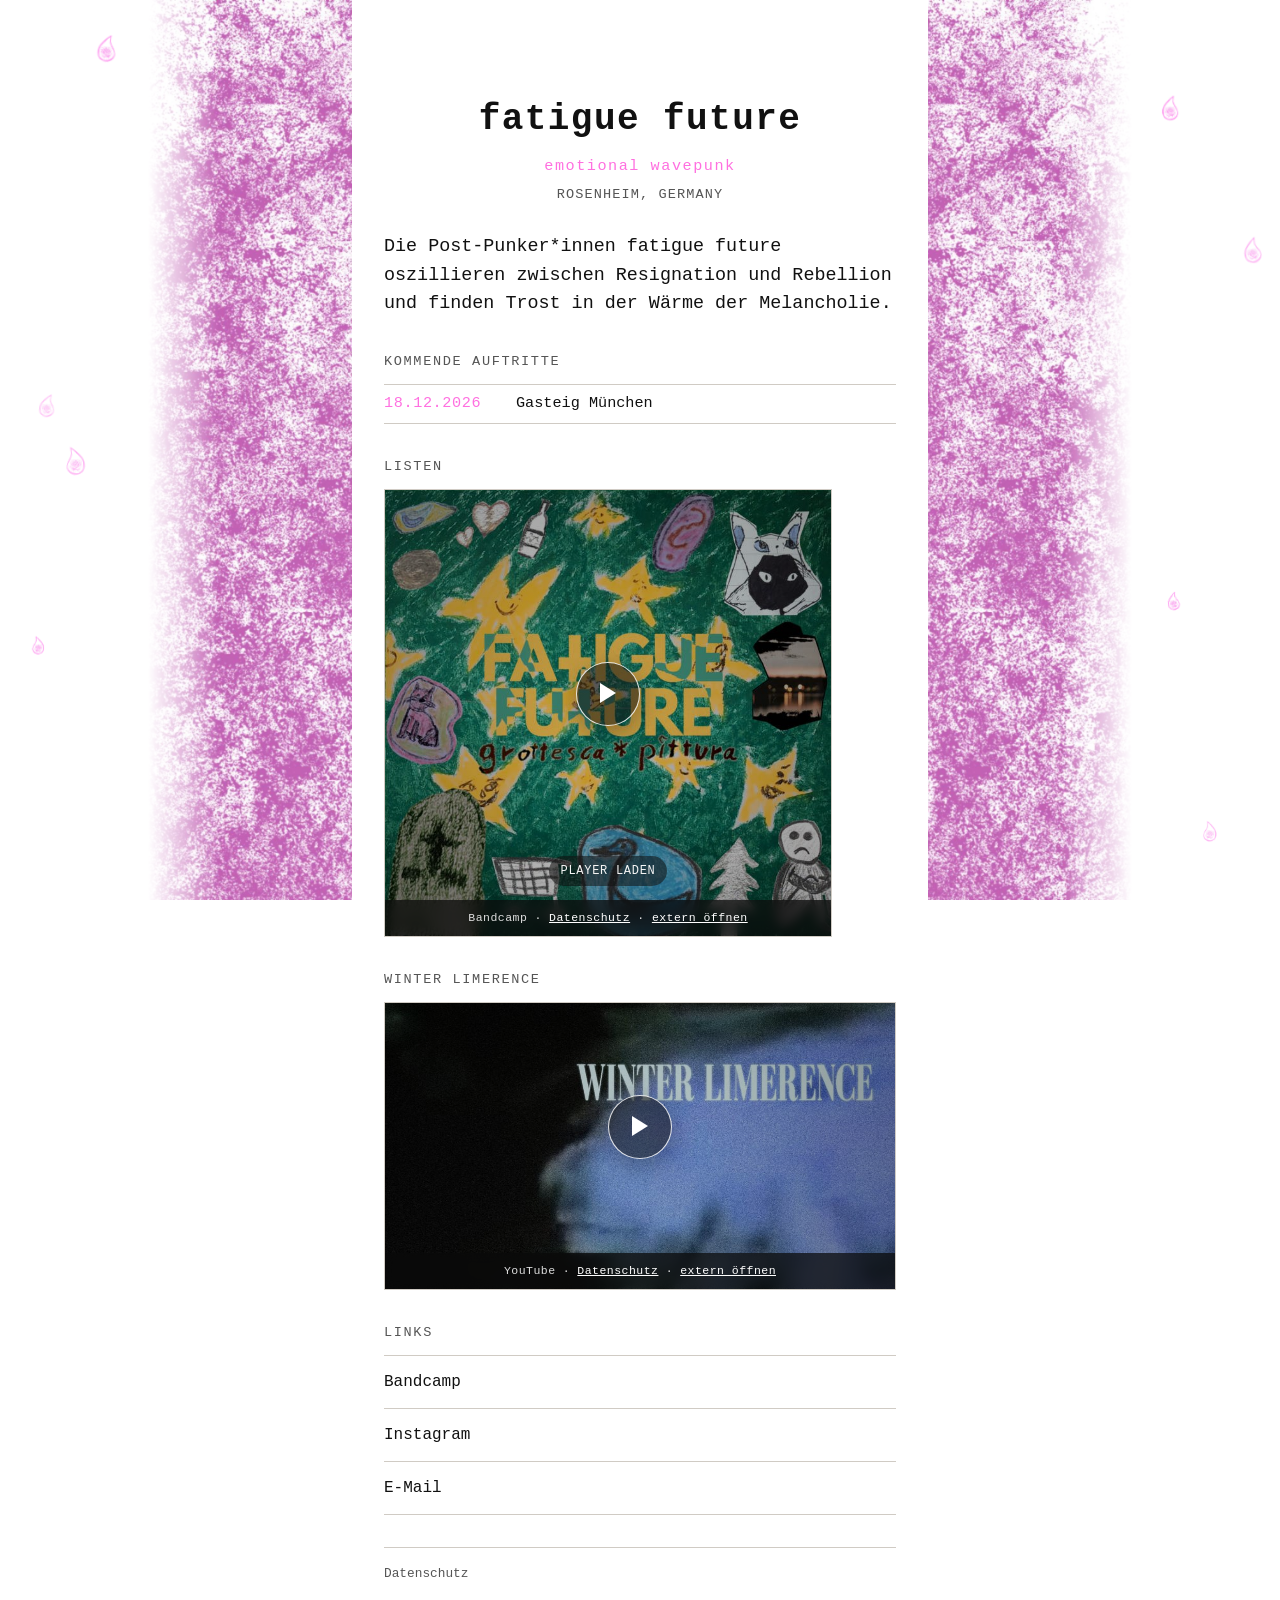
==== commit d81bd98f: "Sync upcoming gigs from the Nextcloud Auftritte file." ====
--- a/index.html
+++ b/index.html
@@ -96,6 +96,23 @@
           Die Post-Punker*innen fatigue future oszillieren zwischen Resignation
           und Rebellion und finden Trost in der Wärme der Melancholie.
         </p>
+      </section>
+
+      <section class="gigs" aria-labelledby="gigs-heading">
+        <h2 id="gigs-heading">Kommende Auftritte</h2>
+        <div data-gigs>
+          <p class="gigs__empty">Termine werden geladen…</p>
+        </div>
+        <noscript>
+          <p class="gigs__empty">
+            Termine laden mit JavaScript. Aktuelles auch auf
+            <a
+              href="https://instagram.com/fatigue.future/"
+              rel="noopener noreferrer"
+              >Instagram</a
+            >.
+          </p>
+        </noscript>
       </section>
 
       <section class="listen" aria-labelledby="listen-heading">
@@ -201,6 +218,7 @@
     </main>
 
     <script src="consent.js" defer></script>
+    <script src="gigs.js" defer></script>
     <script src="tears.js?v=7" defer></script>
   </body>
 </html>
--- a/styles.css
+++ b/styles.css
@@ -136,19 +136,72 @@
 
 .listen,
 .video,
-.links {
+.links,
+.gigs {
   margin-bottom: 2rem;
 }
 
 .listen h2,
 .video h2,
-.links h2 {
+.links h2,
+.gigs h2 {
   margin: 0 0 0.75rem;
   font-size: 0.85rem;
   font-weight: 400;
   letter-spacing: 0.12em;
   text-transform: uppercase;
   color: var(--muted);
+}
+
+.gigs__list {
+  margin: 0;
+  padding: 0;
+  list-style: none;
+}
+
+.gigs__item {
+  display: grid;
+  grid-template-columns: 7.5rem 1fr;
+  gap: 0.75rem;
+  padding: 0.45rem 0;
+  border-top: 1px solid var(--line);
+  font-size: 0.95rem;
+}
+
+.gigs__item:last-child {
+  border-bottom: 1px solid var(--line);
+}
+
+.gigs__item time {
+  color: var(--accent);
+  letter-spacing: 0.04em;
+  white-space: nowrap;
+}
+
+.gigs__label a {
+  color: inherit;
+  text-underline-offset: 0.12em;
+}
+
+.gigs__label a:hover,
+.gigs__label a:focus-visible {
+  color: var(--accent);
+}
+
+.gigs__empty {
+  margin: 0;
+  color: var(--muted);
+  font-size: 0.95rem;
+}
+
+.gigs__empty a {
+  color: inherit;
+  text-underline-offset: 0.12em;
+}
+
+.gigs__empty a:hover,
+.gigs__empty a:focus-visible {
+  color: var(--accent);
 }
 
 .facade {
@@ -453,6 +506,11 @@
   .tear {
     opacity: 0.55;
   }
+
+  .gigs__item {
+    grid-template-columns: 1fr;
+    gap: 0.15rem;
+  }
 }
 
 @media (prefers-reduced-motion: reduce) {
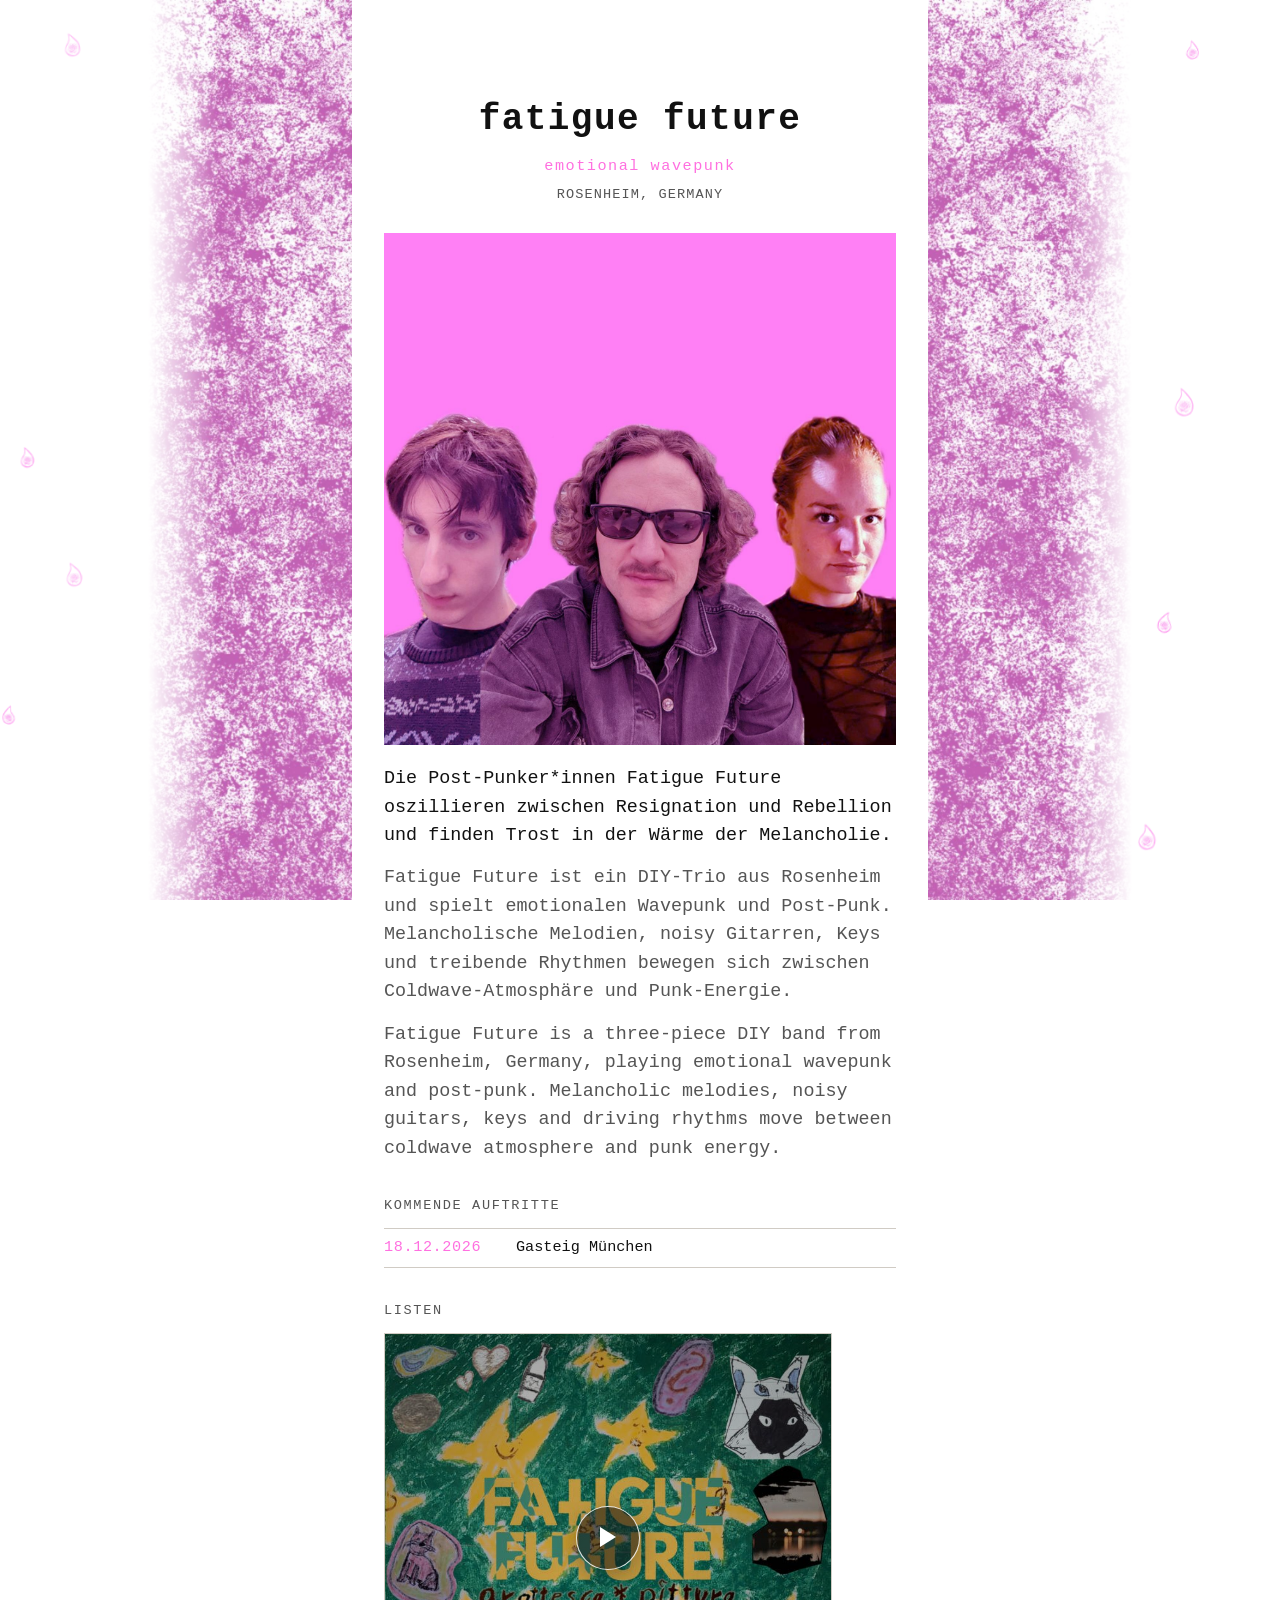
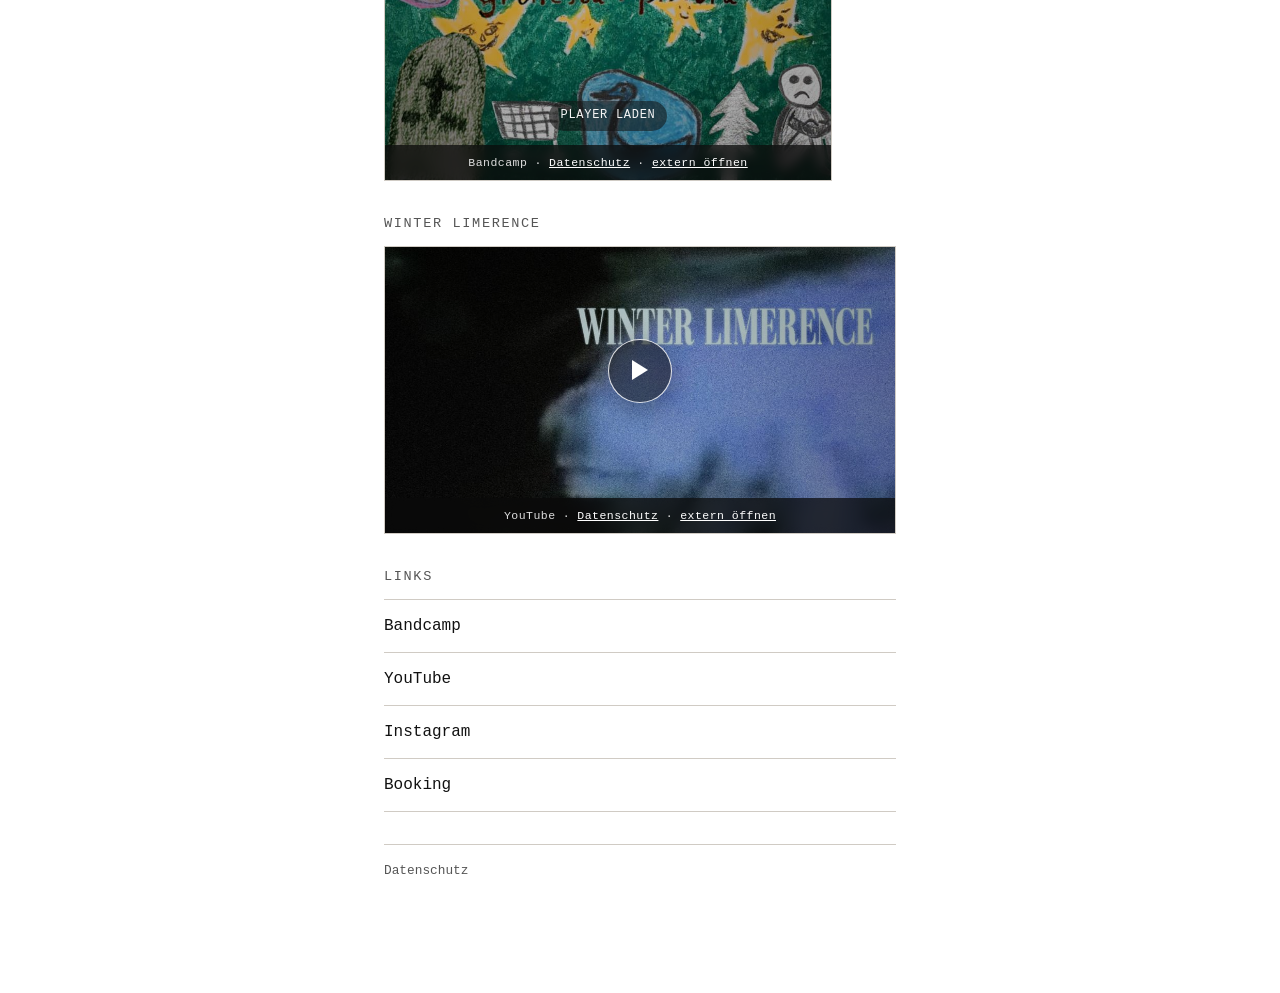
==== commit a171fdd2: "Clarify band discoverability with factual DE/EN copy and schema. Add the band photo, YouTube channel" ====
--- a/index.html
+++ b/index.html
@@ -3,44 +3,44 @@
   <head>
     <meta charset="utf-8" />
     <meta name="viewport" content="width=device-width, initial-scale=1" />
-    <title>fatigue future: emotional wavepunk from Rosenheim</title>
+    <title>Fatigue Future: emotional wavepunk from Rosenheim</title>
     <meta
       name="description"
-      content="fatigue future ist emotional wavepunk aus Rosenheim: zwischen Resignation und Rebellion, Trost in der Wärme der Melancholie."
+      content="Fatigue Future is a three-piece DIY band from Rosenheim, Germany, playing emotional wavepunk and post-punk."
     />
     <meta name="robots" content="index, follow" />
     <link rel="canonical" href="https://fatiguefuture.github.io/" />
 
     <meta property="og:type" content="website" />
     <meta property="og:locale" content="de_DE" />
-    <meta property="og:site_name" content="fatigue future" />
-    <meta property="og:title" content="fatigue future: emotional wavepunk" />
+    <meta property="og:locale:alternate" content="en_US" />
+    <meta property="og:site_name" content="Fatigue Future" />
+    <meta property="og:title" content="Fatigue Future: emotional wavepunk" />
     <meta
       property="og:description"
-      content="Emotional wavepunk aus Rosenheim. Zwischen Resignation und Rebellion."
+      content="Three-piece DIY band from Rosenheim, Germany: emotional wavepunk and post-punk."
     />
     <meta property="og:url" content="https://fatiguefuture.github.io/" />
     <meta
       property="og:image"
-      content="https://fatiguefuture.github.io/assets/tear.png"
-    />
-    <meta property="og:image:alt" content="fatigue future Träne" />
-
-    <meta name="twitter:card" content="summary" />
-    <meta name="twitter:title" content="fatigue future: emotional wavepunk" />
+      content="https://fatiguefuture.github.io/assets/band.jpg"
+    />
+    <meta property="og:image:alt" content="Fatigue Future, Bandfoto" />
+
+    <meta name="twitter:card" content="summary_large_image" />
+    <meta name="twitter:title" content="Fatigue Future: emotional wavepunk" />
     <meta
       name="twitter:description"
-      content="Emotional wavepunk aus Rosenheim."
+      content="Three-piece DIY band from Rosenheim, Germany: emotional wavepunk and post-punk."
     />
     <meta
       name="twitter:image"
-      content="https://fatiguefuture.github.io/assets/tear.png"
+      content="https://fatiguefuture.github.io/assets/band.jpg"
     />
 
     <meta name="theme-color" content="#ff70e0" />
     <link rel="icon" href="assets/tear.png" type="image/png" sizes="1024x1024" />
     <link rel="apple-touch-icon" href="assets/tear.png" />
-
 
     <link rel="stylesheet" href="styles.css" />
 
@@ -48,21 +48,45 @@
       {
         "@context": "https://schema.org",
         "@type": "MusicGroup",
-        "name": "fatigue future",
-        "alternateName": "Fa⸸igue Fu⸸ure",
-        "genre": ["emotional wavepunk", "post-punk", "wave punk", "alternative"],
+        "name": "Fatigue Future",
+        "alternateName": ["fatigue future", "Fa⸸igue Fu⸸ure"],
+        "description": "Fatigue Future is a three-piece DIY band from Rosenheim, Germany, playing emotional wavepunk and post-punk. Melancholic melodies, noisy guitars, keys and driving rhythms move between coldwave atmosphere and punk energy.",
+        "genre": [
+          "emotional wavepunk",
+          "wave punk",
+          "post-punk",
+          "coldwave"
+        ],
         "url": "https://fatiguefuture.github.io/",
-        "image": "https://fatiguefuture.github.io/assets/tear.png",
+        "image": "https://fatiguefuture.github.io/assets/band.jpg",
         "email": "mailto:fatiguefuture@protonmail.com",
+        "foundingLocation": {
+          "@type": "Place",
+          "name": "Rosenheim",
+          "address": {
+            "@type": "PostalAddress",
+            "addressLocality": "Rosenheim",
+            "addressCountry": "DE"
+          }
+        },
         "address": {
           "@type": "PostalAddress",
           "addressLocality": "Rosenheim",
           "addressCountry": "DE"
         },
+        "album": {
+          "@type": "MusicAlbum",
+          "name": "grottesca*pittura",
+          "url": "https://fatiguefuture.bandcamp.com/album/grottesca-pittura",
+          "byArtist": {
+            "@type": "MusicGroup",
+            "name": "Fatigue Future"
+          }
+        },
         "sameAs": [
           "https://fatiguefuture.bandcamp.com",
           "https://www.instagram.com/fatigue.future/",
-          "https://www.youtube.com/watch?v=GQcyp2q3ArY"
+          "https://www.youtube.com/@FatigueFuture"
         ]
       }
     </script>
@@ -92,9 +116,30 @@
 
       <section class="about" aria-labelledby="about-heading">
         <h2 id="about-heading" class="visually-hidden">About</h2>
+        <img
+          class="about__photo"
+          src="assets/band.jpg"
+          alt="Fatigue Future, Bandfoto"
+          width="1400"
+          height="1400"
+          loading="lazy"
+          decoding="async"
+        />
         <p class="bio">
-          Die Post-Punker*innen fatigue future oszillieren zwischen Resignation
+          Die Post-Punker*innen Fatigue Future oszillieren zwischen Resignation
           und Rebellion und finden Trost in der Wärme der Melancholie.
+        </p>
+        <p class="bio bio--facts">
+          Fatigue Future ist ein DIY-Trio aus Rosenheim und spielt emotionalen
+          Wavepunk und Post-Punk. Melancholische Melodien, noisy Gitarren,
+          Keys und treibende Rhythmen bewegen sich zwischen Coldwave-Atmosphäre
+          und Punk-Energie.
+        </p>
+        <p class="bio bio--facts" lang="en">
+          Fatigue Future is a three-piece DIY band from Rosenheim, Germany,
+          playing emotional wavepunk and post-punk. Melancholic melodies,
+          noisy guitars, keys and driving rhythms move between coldwave
+          atmosphere and punk energy.
         </p>
       </section>
 
@@ -201,13 +246,20 @@
           </li>
           <li>
             <a
+              href="https://www.youtube.com/@FatigueFuture"
+              rel="noopener noreferrer"
+              >YouTube</a
+            >
+          </li>
+          <li>
+            <a
               href="https://instagram.com/fatigue.future/"
               rel="noopener noreferrer"
               >Instagram</a
             >
           </li>
           <li>
-            <a href="mailto:fatiguefuture@protonmail.com">E-Mail</a>
+            <a href="mailto:fatiguefuture@protonmail.com">Booking</a>
           </li>
         </ul>
       </section>
--- a/styles.css
+++ b/styles.css
@@ -128,10 +128,28 @@
   margin-bottom: 2rem;
 }
 
+.about__photo {
+  display: block;
+  width: 100%;
+  height: auto;
+  margin: 0 0 1.25rem;
+  aspect-ratio: 1 / 1;
+  object-fit: cover;
+}
+
 .bio {
   margin: 0;
   font-size: 1.05rem;
   text-wrap: pretty;
+}
+
+.bio + .bio {
+  margin-top: 0.85rem;
+}
+
+.bio--facts {
+  font-size: 0.95rem;
+  color: var(--muted);
 }
 
 .listen,
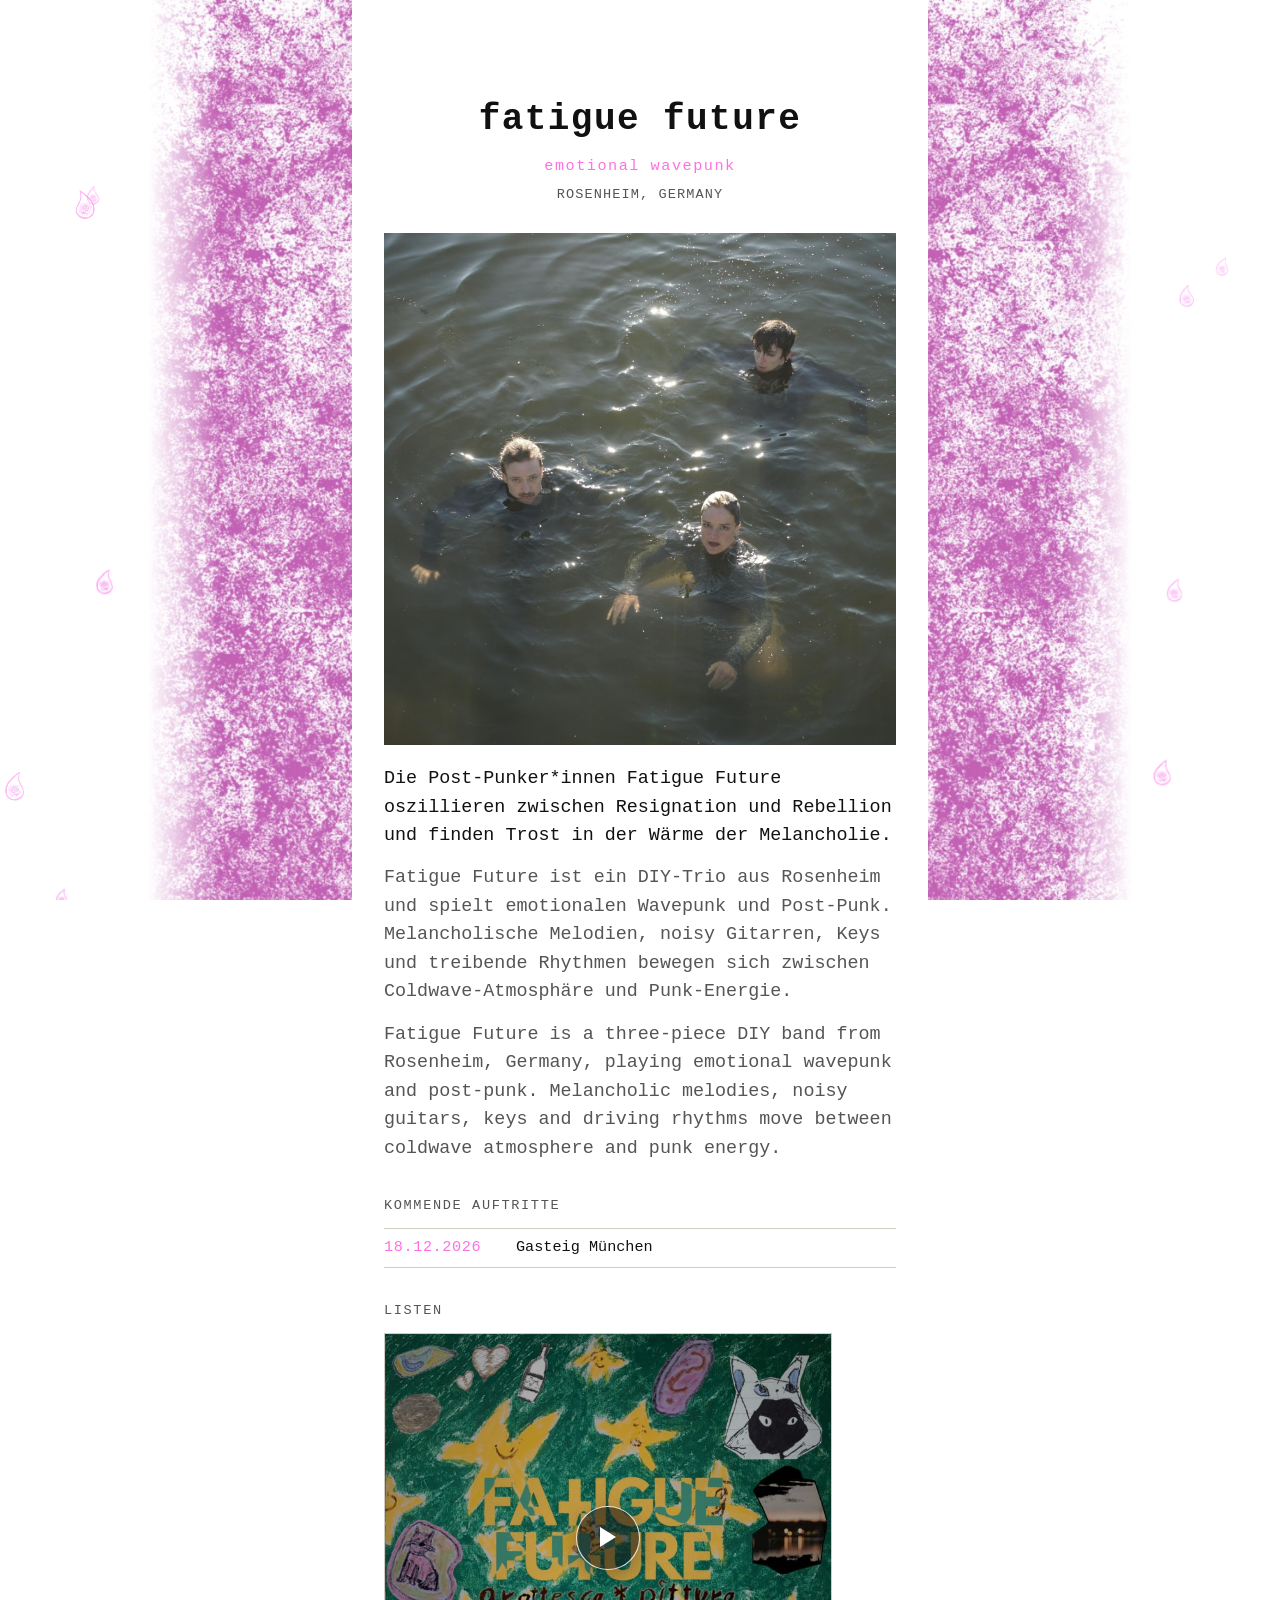
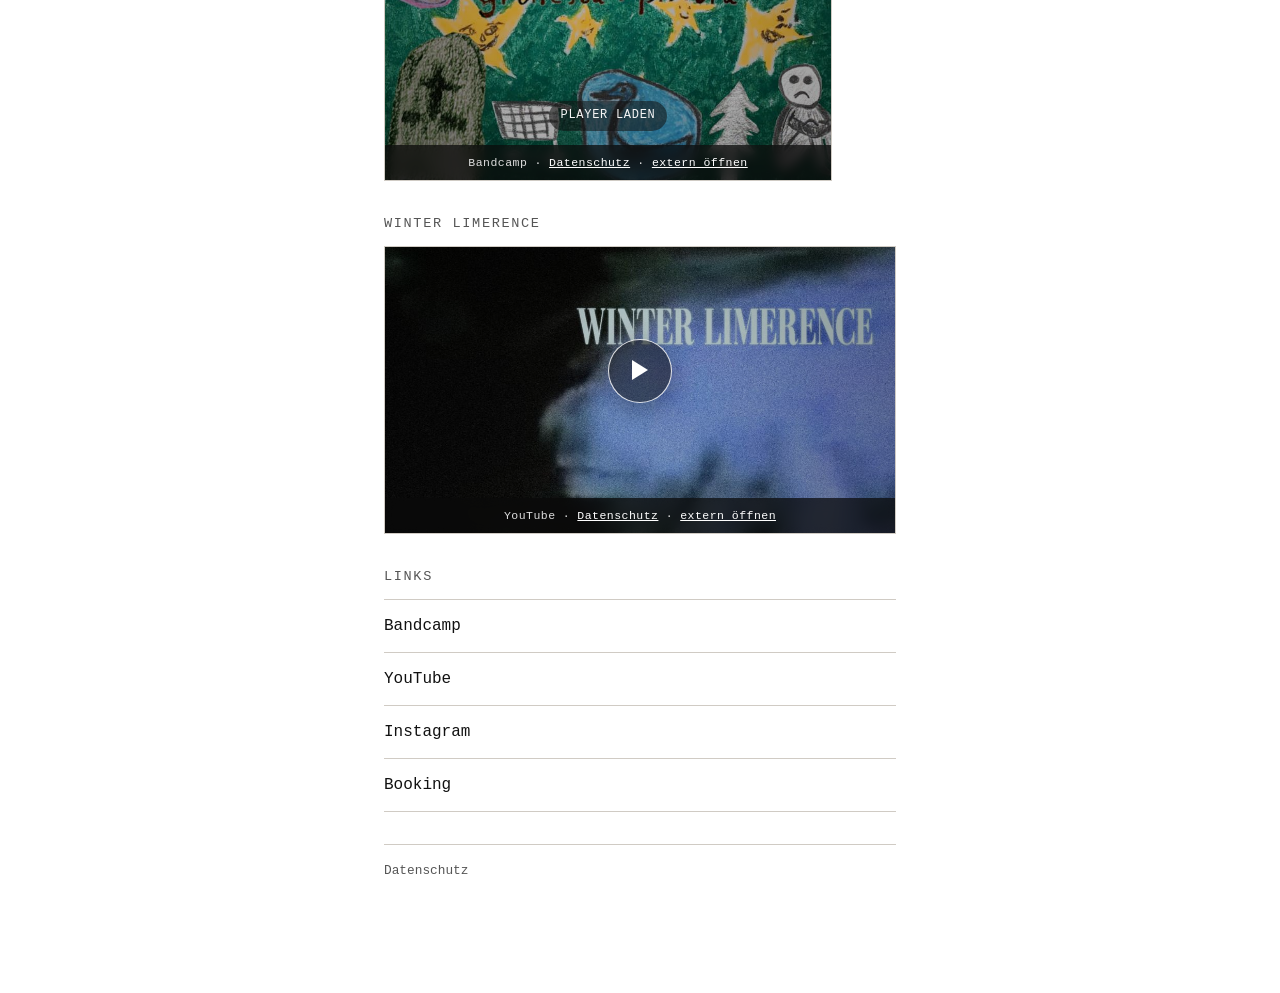
==== commit 9d86a2f6: "Replace About band photo with the Wet2 promo shot. The previous studio crop was weak for the page; W" ====
--- a/index.html
+++ b/index.html
@@ -120,8 +120,8 @@
           class="about__photo"
           src="assets/band.jpg"
           alt="Fatigue Future, Bandfoto"
-          width="1400"
-          height="1400"
+          width="1599"
+          height="1600"
           loading="lazy"
           decoding="async"
         />
